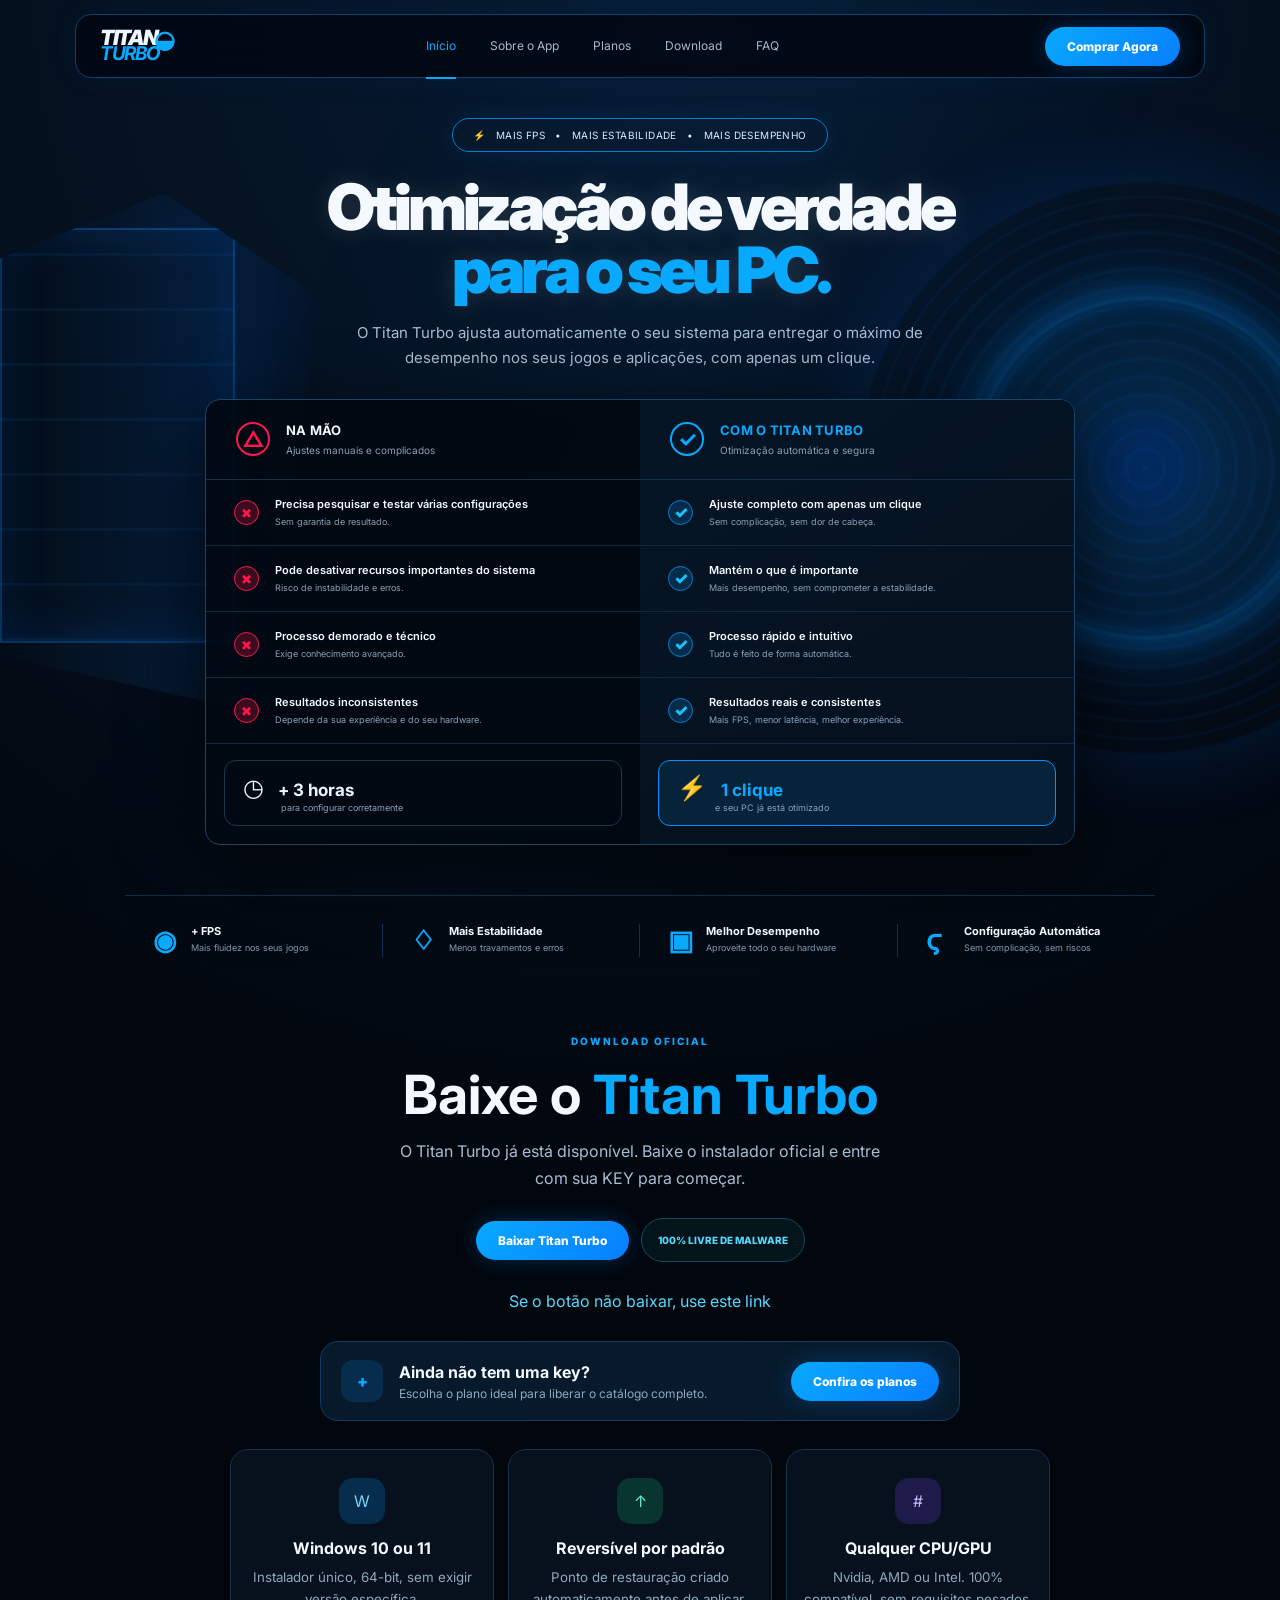
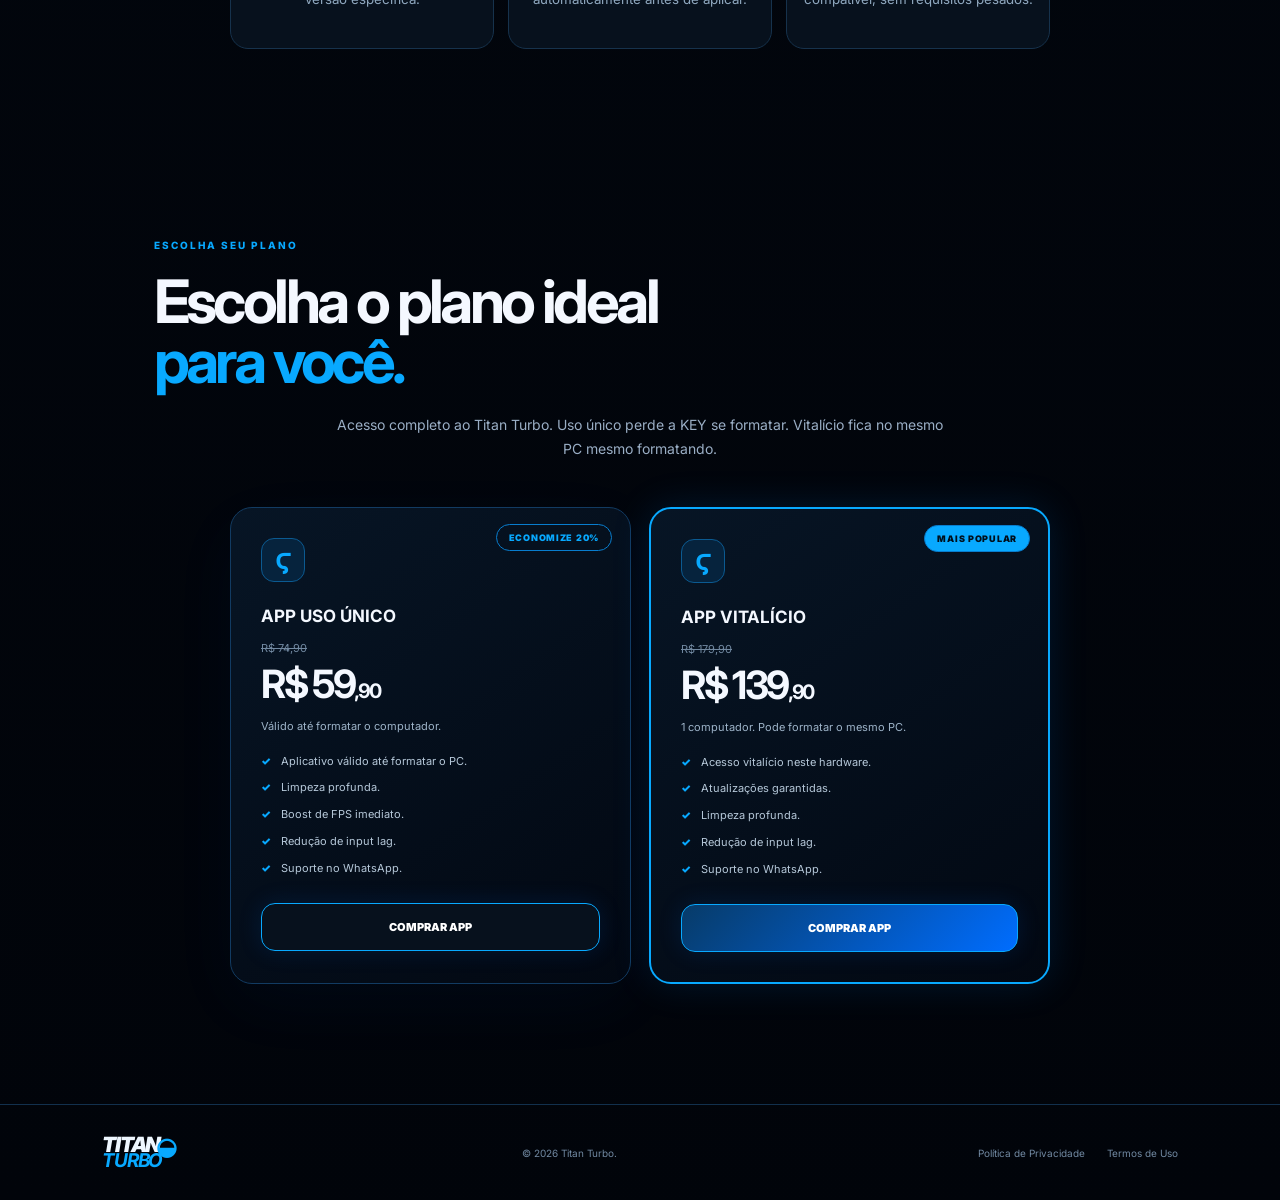
==== index.html @ 33ec16c7 "Download abre o Release em nova aba" ====
<!doctype html>
<html lang="pt-BR">
<head>
  <meta charset="UTF-8"><meta name="viewport" content="width=device-width, initial-scale=1">
  <title>TITAN TURBO — Otimização de verdade para o seu PC</title>
  <link rel="preconnect" href="https://fonts.googleapis.com">
  <link href="https://fonts.googleapis.com/css2?family=Inter:wght@400;500;600;700;800;900&display=swap" rel="stylesheet">
  <link rel="stylesheet" href="style.css">
  <link rel="stylesheet" href="logo.css">
  <link rel="stylesheet" href="home-dl.css">
</head>
<body>
<header class="topbar"><a class="brand" href="./"><span>TITAN</span><b>TURBO</b><i>◒</i></a>
<nav><a class="active" href="./">Início</a><a href="/app/">Sobre o App</a><a href="/planos/">Planos</a><a href="/download/">Download</a><a href="/faq/">FAQ</a></nav>
<div class="header-actions"><a class="buy" href="/planos/">Comprar Agora</a></div></header>
<main>
<section class="hero" id="inicio"><div class="hero-bg left-hardware"></div><div class="hero-bg right-turbo"></div><div class="hero-content"><div class="pill">⚡ &nbsp; MAIS FPS &nbsp; • &nbsp; MAIS ESTABILIDADE &nbsp; • &nbsp; MAIS DESEMPENHO</div><h1>Otimização de verdade<br><em>para o seu PC.</em></h1><p>O Titan Turbo ajusta automaticamente o seu sistema para entregar o máximo de desempenho nos seus jogos e aplicações, com apenas um clique.</p></div><div class="compare" id="app"><div class="compare-col manual"><div class="compare-head"><strong>△</strong><div><b>NA MÃO</b><small>Ajustes manuais e complicados</small></div></div><div class="row"><span>×</span><p>Precisa pesquisar e testar várias configurações<small>Sem garantia de resultado.</small></p></div><div class="row"><span>×</span><p>Pode desativar recursos importantes do sistema<small>Risco de instabilidade e erros.</small></p></div><div class="row"><span>×</span><p>Processo demorado e técnico<small>Exige conhecimento avançado.</small></p></div><div class="row"><span>×</span><p>Resultados inconsistentes<small>Depende da sua experiência e do seu hardware.</small></p></div><div class="time">◷ <b>+ 3 horas</b><small>para configurar corretamente</small></div></div><div class="compare-col titan"><div class="compare-head"><strong>✓</strong><div><b>COM O TITAN TURBO</b><small>Otimização automática e segura</small></div></div><div class="row"><span>✓</span><p>Ajuste completo com apenas um clique<small>Sem complicação, sem dor de cabeça.</small></p></div><div class="row"><span>✓</span><p>Mantém o que é importante<small>Mais desempenho, sem comprometer a estabilidade.</small></p></div><div class="row"><span>✓</span><p>Processo rápido e intuitivo<small>Tudo é feito de forma automática.</small></p></div><div class="row"><span>✓</span><p>Resultados reais e consistentes<small>Mais FPS, menor latência, melhor experiência.</small></p></div><div class="time turbo">⚡ <b>1 clique</b><small>e seu PC já está otimizado</small></div></div></div></section>
<section class="benefits"><div><strong>◉</strong><b>+ FPS</b><small>Mais fluidez nos seus jogos</small></div><div><strong>♢</strong><b>Mais Estabilidade</b><small>Menos travamentos e erros</small></div><div><strong>▣</strong><b>Melhor Desempenho</b><small>Aproveite todo o seu hardware</small></div><div><strong>ϛ</strong><b>Configuração Automática</b><small>Sem complicação, sem riscos</small></div></section>
<section id="home-dl">
  <div class="eyebrow">DOWNLOAD OFICIAL</div>
  <h2>Baixe o <em>Titan Turbo</em></h2>
  <p class="lead">O Titan Turbo já está disponível. Baixe o instalador oficial e entre com sua KEY para começar.</p>
  <div class="rowbtns">
    <a class="buy" data-setup href="https://github.com/juniorcava00-cmd/site/releases/download/v1.0/TitanTurboPRO-Setup.7z" target="_blank" rel="noopener">Baixar Titan Turbo</a>
    <span class="ok">100% LIVRE DE MALWARE</span>
  </div>
  <p class="lead"><a href="https://github.com/juniorcava00-cmd/site/releases/download/v1.0/TitanTurboPRO-Setup.7z" target="_blank" rel="noopener" style="color:#55d9ff">Se o botão não baixar, use este link</a></p>
  <div class="box">
    <div class="sq">+</div>
    <div><b>Ainda não tem uma key?</b><span>Escolha o plano ideal para liberar o catálogo completo.</span></div>
    <a class="buy" href="/planos/">Confira os planos</a>
  </div>
  <div class="g3">
    <article><i>W</i><b>Windows 10 ou 11</b><small>Instalador único, 64-bit, sem exigir versão específica.</small></article>
    <article><i>↑</i><b>Reversível por padrão</b><small>Ponto de restauração criado automaticamente antes de aplicar.</small></article>
    <article><i>#</i><b>Qualquer CPU/GPU</b><small>Nvidia, AMD ou Intel. 100% compatível, sem requisitos pesados.</small></article>
  </div>
</section>
<section class="below" id="planos"></section>
</main>
<footer><a class="brand" href="./"><span>TITAN</span><b>TURBO</b><i>◒</i></a><span>© 2026 Titan Turbo.</span><div><a href="/privacidade/">Política de Privacidade</a><a href="/termos/">Termos de Uso</a></div></footer>
<script src="script.js"></script>
<script src="dl.js"></script>
</body></html>
---- style.css ----
:root{--bg:#02060d;--panel:#07111d;--line:#12304d;--blue:#08a9ff;--blue2:#006dff;--text:#f4f8ff;--muted:#9aaec5}*{box-sizing:border-box}html{scroll-behavior:smooth}body{margin:0;background:radial-gradient(circle at 50% 0,#071b31 0,#02060d 42%,#01040a 100%);color:var(--text);font-family:Inter,Arial,sans-serif;overflow-x:hidden}body:before{content:"";position:fixed;inset:0;pointer-events:none;background:linear-gradient(115deg,transparent 25%,#078bff08 50%,transparent 72%);z-index:-1}a{color:inherit;text-decoration:none}.topbar{position:relative;z-index:10;width:min(1130px,calc(100% - 48px));height:64px;margin:14px auto 0;padding:0 24px;border:1px solid #0d416d;border-radius:16px;background:#020812d9;backdrop-filter:blur(18px);display:flex;align-items:center;justify-content:space-between;box-shadow:0 0 35px #006dff0d}.brand{display:inline-flex;position:relative;flex-direction:column;font-style:italic;font-weight:900;line-height:.78;letter-spacing:-.06em;font-size:21px}.brand span{color:#eef7ff}.brand b{color:var(--blue);font-size:19px}.brand i{position:absolute;right:-14px;top:1px;color:var(--blue);font-size:24px;font-style:normal}.topbar nav{display:flex;gap:34px;color:#a9b9cb;font-size:12px}.topbar nav a{padding:24px 0}.topbar nav .active{color:var(--blue);border-bottom:2px solid var(--blue)}.header-actions{display:flex;align-items:center;gap:10px}.round{width:36px;height:36px;border-radius:50%;border:1px solid #12304d;background:#030b14;color:#c9e6ff;font-size:18px}.buy{display:inline-flex;align-items:center;justify-content:center;background:linear-gradient(135deg,#08a9ff,#087eff);border:0;color:#fff;border-radius:22px;padding:12px 22px;font-size:12px;font-weight:800;box-shadow:0 0 24px #078bff44;cursor:pointer}.buy:hover{filter:brightness(1.15)}.hero{position:relative;min-height:825px;padding:40px 24px 25px;display:flex;flex-direction:column;align-items:center}.hero-content{text-align:center;position:relative;z-index:2;max-width:900px}.pill{display:inline-block;border:1px solid #087dce;border-radius:30px;padding:10px 20px;color:#d5efff;font-size:10px;letter-spacing:.04em;box-shadow:0 0 24px #007dff1c}.hero h1{font-size:clamp(42px,5vw,66px);line-height:.98;letter-spacing:-.065em;margin:24px 0 20px;font-weight:900;text-shadow:0 0 25px #fff2}.hero h1 em,h2 em{font-style:normal;color:var(--blue)}.hero-content p{max-width:660px;margin:auto;color:#a8bdd3;line-height:1.65;font-size:15px}.hero-bg{position:absolute;pointer-events:none;opacity:.9}.left-hardware{left:-70px;top:115px;width:390px;height:520px;background:linear-gradient(90deg,#02060d,#061a30 55%,transparent);filter:drop-shadow(0 0 30px #006dff55);clip-path:polygon(0 18%,60% 0,100% 20%,84% 100%,0 86%)}.left-hardware:after{content:"";position:absolute;inset:35px 85px 70px 70px;border:2px solid #0a8dff55;background:repeating-linear-gradient(0deg,#0a8dff14 0 3px,transparent 3px 55px);box-shadow:inset 0 0 45px #006dff33}.right-turbo{right:-150px;top:105px;width:570px;height:570px;border-radius:50%;background:repeating-radial-gradient(circle,#087dff18 0 2px,transparent 3px 18px),radial-gradient(circle,#006dff55 0 5%,#06294a 20%,transparent 63%);filter:blur(1px);box-shadow:0 0 100px #006dff33}.right-turbo:after{content:"";position:absolute;inset:115px;border:1px solid #0ba5ff77;border-radius:50%;box-shadow:0 0 45px #078bff88,inset 0 0 35px #078bff55}.compare{position:relative;z-index:3;width:min(870px,100%);margin-top:28px;display:grid;grid-template-columns:1fr 1fr;border:1px solid #17466c;border-radius:15px;overflow:hidden;background:#020811e8;box-shadow:0 25px 80px #000b}.compare-col{min-width:0}.compare-col.titan{background:linear-gradient(145deg,#061524,#03101e)}.compare-head{height:80px;display:flex;align-items:center;gap:16px;padding:0 30px;border-bottom:1px solid #12304d}.compare-head strong{width:34px;height:34px;border-radius:50%;display:grid;place-items:center;font-size:22px;color:#ff164e;border:2px solid #ff164e}.titan .compare-head strong{color:var(--blue);border-color:var(--blue)}.compare-head b{display:block;font-size:13px;letter-spacing:.02em}.titan .compare-head b{color:var(--blue)}.compare-head small{display:block;color:#8ca1b7;font-size:10px;margin-top:6px}.row{min-height:66px;display:flex;align-items:center;gap:16px;padding:11px 28px;border-bottom:1px solid #102941}.row>span{flex:0 0 25px;width:25px;height:25px;border-radius:50%;display:grid;place-items:center;color:#ff164e;border:1px solid #ff164e;background:#3b0c1d;font-weight:900}.titan .row>span{color:#16c4ff;border-color:#087dce;background:#062c4c}.row p{font-size:11px;font-weight:600;margin:0;line-height:1.45}.row p small{display:block;color:#8ca1b7;font-weight:400;margin-top:2px;font-size:9px}.time{margin:16px 18px 18px;border:1px solid #1a3650;border-radius:12px;padding:12px 18px;color:#eef5ff;font-size:24px}.time b{font-size:17px;display:inline-block;margin-left:8px}.time small{display:block;margin-left:38px;color:#8ca1b7;font-size:9px}.time.turbo{border-color:#078dff;background:#06233a}.time.turbo b{color:var(--blue)}.benefits{width:min(1030px,calc(100% - 48px));margin:-8px auto 0;border-top:1px solid #0f2d48;display:grid;grid-template-columns:repeat(4,1fr);padding:28px 0;position:relative;z-index:3}.benefits div{padding:0 28px;border-right:1px solid #12304d;display:grid;grid-template-columns:28px 1fr;column-gap:10px}.benefits div:last-child{border:0}.benefits strong{grid-row:span 2;color:var(--blue);font-size:27px}.benefits b{font-size:11px}.benefits small{font-size:9px;color:#8199b1}.below,.faq,.download-section{padding:120px max(24px,12vw)}.eyebrow{color:var(--blue);font-size:10px;font-weight:800;letter-spacing:.2em;margin-bottom:20px}.below h2,.faq h2,.download-section h2{font-size:clamp(38px,5vw,60px);line-height:1;letter-spacing:-.06em;margin:0}.price-card{max-width:420px;margin:50px auto 0;padding:35px;background:linear-gradient(145deg,#071a2b,#030a12);border:1px solid #1a527e;border-radius:14px}.price-card>span{font-size:9px;letter-spacing:.16em;color:#4caeff}.price-card>strong{display:block;font-size:60px;letter-spacing:-.08em;margin:18px 0}.price-card>strong small{font-size:24px}.price-card p,.download-section>p{color:var(--muted);font-size:13px;line-height:1.6}.wide{width:100%}.download-section{text-align:center;max-width:900px;margin:auto}.download-section>p{max-width:620px;margin:24px auto}.download-trust{display:flex;justify-content:center;gap:18px;flex-wrap:wrap;color:#8fa8bf;font-size:11px;margin-top:24px}.download-trust span{color:var(--blue)}.faq{max-width:1100px;margin:auto}.faq h2{margin-bottom:18px}.faq-intro{color:var(--muted);font-size:13px;line-height:1.7;max-width:650px;margin:0 0 42px}.faq-grid{display:grid;grid-template-columns:repeat(2,minmax(0,1fr));gap:14px}.faq-grid details{border:1px solid #14263a;border-radius:14px;background:linear-gradient(145deg,#080d14,#050a10);padding:0;overflow:hidden;transition:border-color .25s,box-shadow .25s,transform .25s}.faq-grid details:hover{border-color:#24557c;transform:translateY(-2px)}.faq-grid details[open]{border-color:#087dce;box-shadow:0 0 30px #006dff12}.faq-grid summary{cursor:pointer;list-style:none;display:flex;align-items:center;justify-content:space-between;gap:18px;min-height:104px;padding:22px}.faq-grid summary::-webkit-details-marker{display:none}.faq-grid summary span{display:block;font-size:14px;font-weight:800;line-height:1.45}.faq-grid summary small{display:block;color:#79a7c9;font-size:9px;letter-spacing:.16em;margin-bottom:8px}.faq-grid summary i{font-style:normal;flex:0 0 34px;width:34px;height:34px;border:1px solid #1b344d;border-radius:50%;display:grid;place-items:center;color:#9db7ce;font-size:20px;transition:transform .25s,color .25s,border-color .25s}.faq-grid details[open] summary i{transform:rotate(180deg);color:var(--blue);border-color:#087dce}.answer{padding:0 22px 24px}.answer p{border-top:1px solid #122d46;margin:0;padding-top:18px;color:#a8bbce;font-size:12px;line-height:1.8}.faq-contact{margin-top:34px;border:1px solid #163b5b;border-radius:15px;background:linear-gradient(100deg,#071a2a,#08121d);display:flex;align-items:center;gap:18px;padding:22px}.faq-contact>strong{width:42px;height:42px;display:grid;place-items:center;border-radius:10px;color:var(--blue);background:#062b47;font-size:23px}.faq-contact div{flex:1}.faq-contact b{font-size:13px}.faq-contact p{margin:7px 0 0;color:#91a8bd;font-size:11px}.faq-contact .buy{white-space:nowrap}.download-modal{display:none;position:fixed;inset:0;z-index:100;align-items:center;justify-content:center;padding:24px}.download-modal.is-open{display:flex}.download-backdrop{position:absolute;inset:0;background:#000b;backdrop-filter:blur(10px)}.download-dialog{position:relative;width:min(560px,100%);padding:38px;border:1px solid #0c6fb1;border-radius:22px;background:linear-gradient(145deg,#071a2b,#02070e);box-shadow:0 30px 100px #000;z-index:1}.modal-close{position:absolute;right:18px;top:14px;border:1px solid #1b4566;background:#07111d;color:#bcd5ea;border-radius:50%;width:34px;height:34px;font-size:24px;cursor:pointer}.modal-icon{width:54px;height:54px;display:grid;place-items:center;border-radius:15px;background:#062d4b;color:var(--blue);font-size:28px;margin-bottom:22px}.download-dialog h2{font-size:clamp(30px,5vw,48px);line-height:1;margin:0 0 16px;letter-spacing:-.06em}.download-dialog>p{color:#a7bdd1;font-size:13px;line-height:1.7}.download-file{display:flex;align-items:center;justify-content:space-between;gap:16px;margin-top:26px;padding:16px;border:1px solid #174b70;border-radius:14px;background:#030b14}.download-file b{display:block;font-size:12px}.download-file small{display:block;color:#7f9ab2;font-size:10px;margin-top:6px}.download-file .buy{white-space:nowrap}.modal-note{margin-top:18px;color:#78a8c7;font-size:10px}footer{border-top:1px solid #12304d;padding:32px max(24px,8vw);display:flex;align-items:center;justify-content:space-between;color:#7189a2;font-size:10px}footer div{display:flex;gap:22px}.plans-intro{max-width:620px;margin:22px auto 46px;color:var(--muted);font-size:14px;line-height:1.7;text-align:center}.plans-layout{display:grid;grid-template-columns:repeat(2,minmax(0,1fr));gap:18px;max-width:820px;margin:0 auto;align-items:stretch}.plan-card{position:relative;padding:30px;border:1px solid #123b62;border-radius:22px;background:linear-gradient(145deg,#071525,#020812);box-shadow:0 20px 70px #006dff0b}.plan-card.featured{border:2px solid var(--blue);box-shadow:0 0 38px #008cff25}.plan-tag{position:absolute;right:18px;top:16px;padding:7px 12px;border:1px solid #087dce;border-radius:20px;color:var(--blue);font-size:9px;font-weight:900;letter-spacing:.08em}.featured .plan-tag{background:var(--blue);color:#00101d}.plan-icon{width:44px;height:44px;display:grid;place-items:center;border-radius:13px;border:1px solid #0b5a91;background:#06233d;color:var(--blue);font-size:27px;font-weight:900;margin-bottom:24px}.plan-card h3{font-size:17px;margin:0 0 15px}.plan-card del{display:block;color:#7188a0;font-size:11px}.plan-card>strong{display:block;font-size:39px;letter-spacing:-.06em;margin:5px 0 10px}.plan-card>strong small{font-size:20px}.plan-card p{color:#9eb4c9;font-size:11px;line-height:1.7;margin:0 0 18px}.plan-card ul{list-style:none;padding:0;margin:0 0 26px;display:grid;gap:11px}.plan-card li{color:#b6c8d9;font-size:11px;line-height:1.45}.plan-card li:before{content:'✓';color:var(--blue);font-weight:900;margin-right:10px}.plan-button{display:flex;align-items:center;justify-content:center;min-height:48px;border:1px solid var(--blue);border-radius:14px;color:#fff;font-size:11px;font-weight:900;background:linear-gradient(135deg,#073b68,#006dff);box-shadow:0 0 25px #006dff22}.plan-card:not(.featured) .plan-button{background:#07111d}@media(max-width:850px){.topbar{width:calc(100% - 24px);padding:0 14px}.topbar nav{display:none}.header-actions .round{display:none}.hero{padding-top:55px}.hero-bg{opacity:.35}.compare{grid-template-columns:1fr}.manual{display:none}.benefits{grid-template-columns:1fr 1fr;gap:24px}.benefits div:nth-child(2){border-right:0}.benefits div{padding:0 12px}.below,.faq,.download-section{padding:85px 7vw}.faq-grid{grid-template-columns:1fr}.faq-contact{align-items:flex-start;flex-wrap:wrap}.faq-contact .buy{margin-left:60px}.download-file{align-items:flex-start;flex-direction:column}.download-file .buy{width:100%}.plans-layout{grid-template-columns:1fr;max-width:520px}.plans-intro{text-align:left;margin-bottom:30px}}@media(max-width:480px){.buy{padding:10px 13px;font-size:10px}.hero h1{font-size:42px}.hero-content p{font-size:13px}.compare-head{padding:0 18px}.row{padding:11px 18px}.benefits{width:calc(100% - 28px)}.faq-grid summary{padding:18px}.answer{padding:0 18px 20px}.download-dialog{padding:30px 22px}.plan-card{padding:24px}.plan-card>strong{font-size:34px}}
---- home-dl.css ----
#home-dl{width:min(820px,calc(100% - 32px));margin:50px auto 70px;padding:0;text-align:center;max-width:none}
#home-dl h2{font-size:clamp(36px,5vw,54px);line-height:1.05;margin:10px 0 14px}
#home-dl .lead{max-width:480px;margin:0 auto 26px;color:#a8bdd3;line-height:1.7}
#home-dl .rowbtns{display:flex;justify-content:center;align-items:center;gap:12px;flex-wrap:wrap;margin-bottom:26px}
#home-dl .ok{display:inline-flex;align-items:center;height:44px;padding:0 16px;border-radius:999px;border:1px solid #0d4c63;background:#03141b;color:#55d9ff;font-size:10px;font-weight:800}
#home-dl .box{display:flex;align-items:center;gap:16px;text-align:left;width:min(640px,100%);margin:0 auto 28px;padding:18px 20px;border-radius:18px;border:1px solid #123b62;background:#071a2b}
#home-dl .sq{width:42px;height:42px;flex:0 0 42px;border-radius:12px;background:#062d4b;color:#08a9ff;display:grid;place-items:center;font-weight:900}
#home-dl .box b{display:block}
#home-dl .box span{display:block;color:#8fa8bf;font-size:12px;margin-top:4px}
#home-dl .box .buy{margin-left:auto;white-space:nowrap}
#home-dl .g3{display:grid;grid-template-columns:1fr 1fr 1fr;gap:14px}
#home-dl .g3 article{border:1px solid #16324c;border-radius:18px;background:#07111d;padding:28px 16px;min-height:200px}
#home-dl .g3 i{display:grid;place-items:center;width:46px;height:46px;margin:0 auto 14px;border-radius:14px;font-style:normal;background:#062d4b;color:#7dd3fc}
#home-dl .g3 article:nth-child(2) i{background:#08352f;color:#5eead4}
#home-dl .g3 article:nth-child(3) i{background:#1e1b4b;color:#c4b5fd}
#home-dl .g3 b{display:block;margin-bottom:8px}
#home-dl .g3 small{color:#8fa8bf;line-height:1.55}
@media(max-width:700px){#home-dl .box{flex-wrap:wrap}#home-dl .box .buy{width:100%;margin-left:0}#home-dl .g3{grid-template-columns:1fr}}
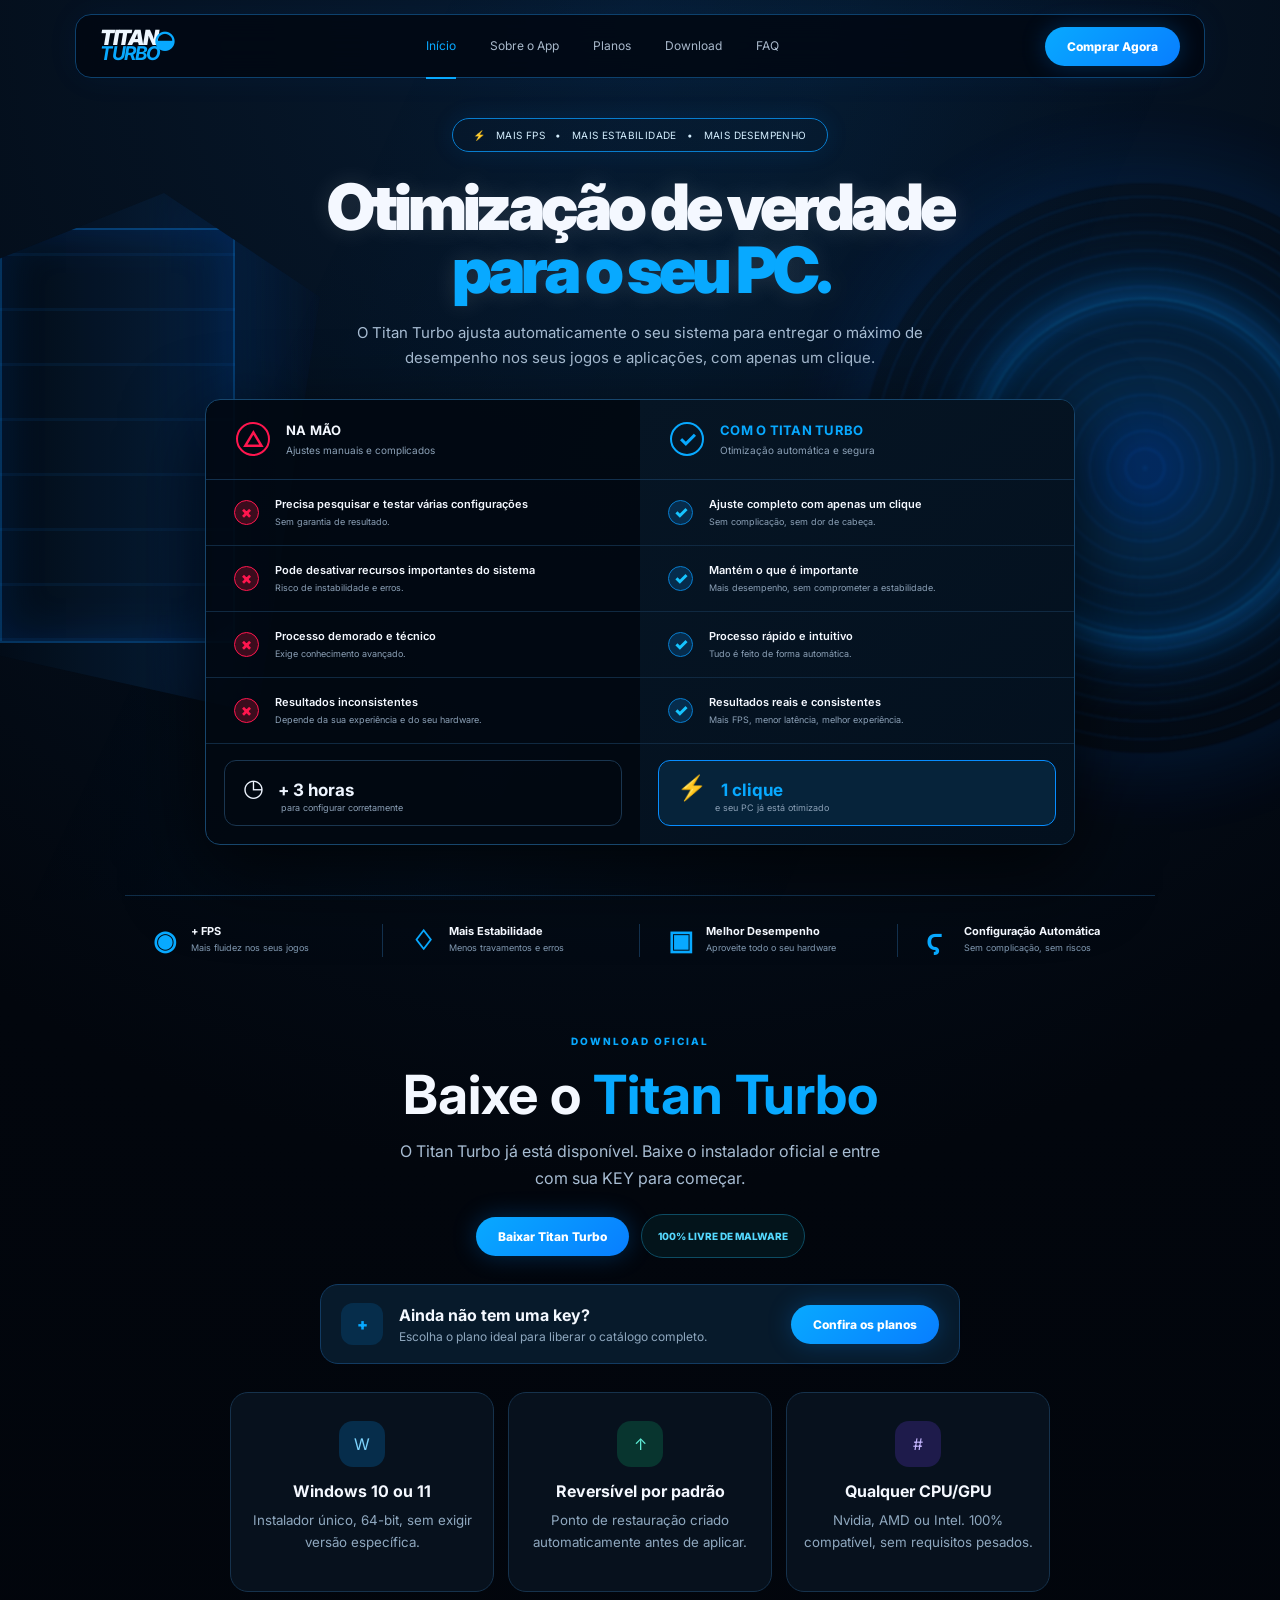
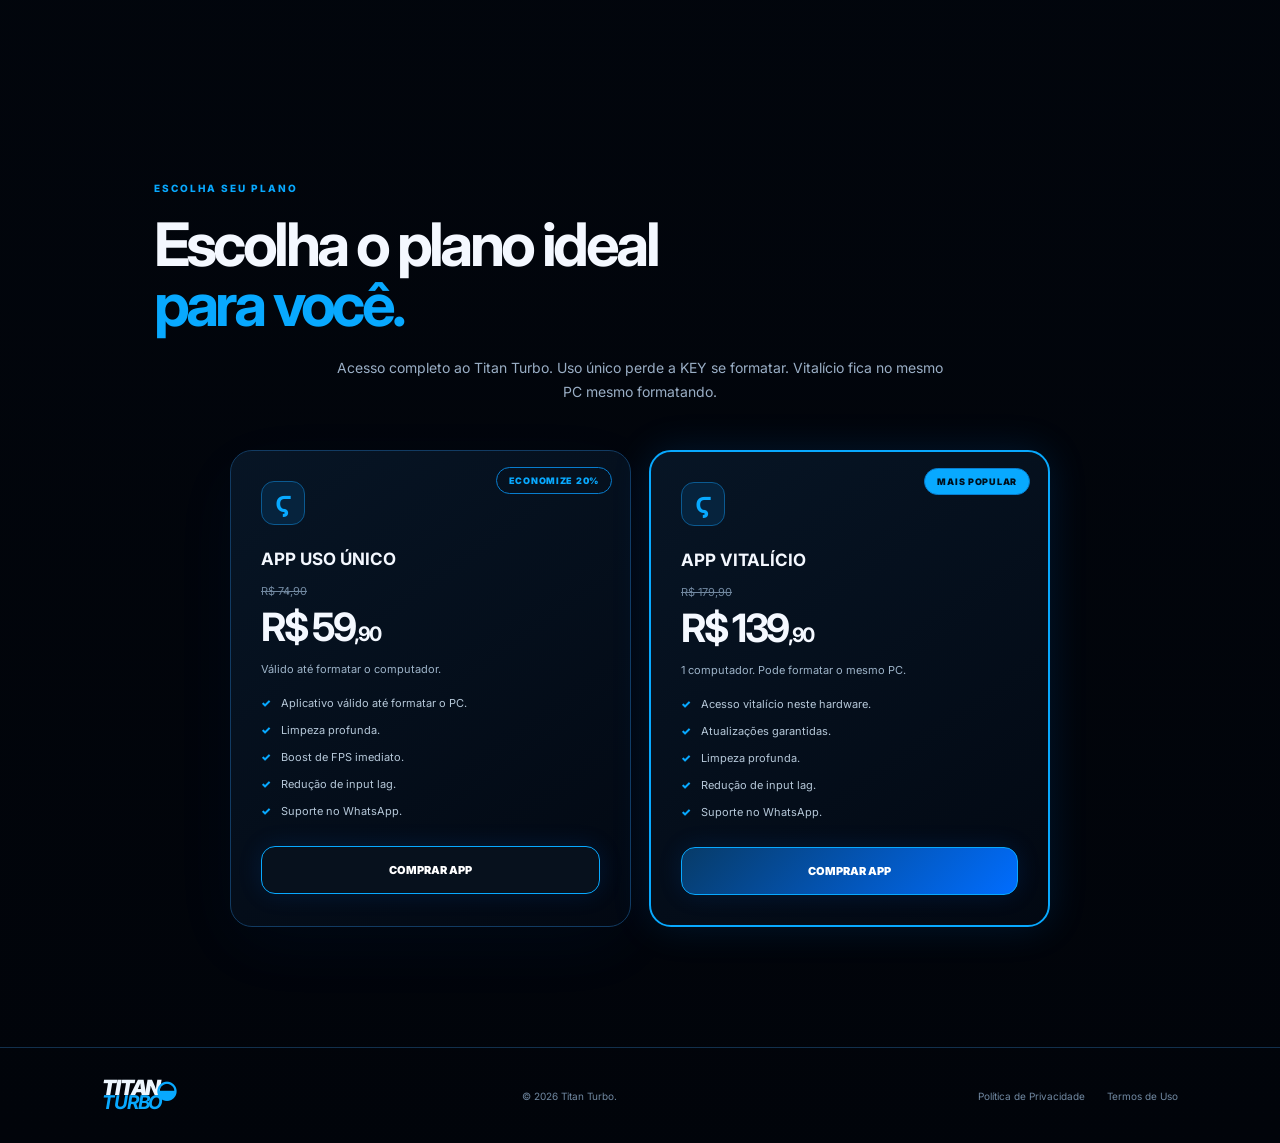
==== commit 98dd65f5: "CSS do download da home embutido no HTML" ====
--- a/index.html
+++ b/index.html
@@ -3,11 +3,29 @@
 <head>
   <meta charset="UTF-8"><meta name="viewport" content="width=device-width, initial-scale=1">
   <title>TITAN TURBO — Otimização de verdade para o seu PC</title>
-  <link rel="preconnect" href="https://fonts.googleapis.com">
   <link href="https://fonts.googleapis.com/css2?family=Inter:wght@400;500;600;700;800;900&display=swap" rel="stylesheet">
-  <link rel="stylesheet" href="style.css">
+  <link rel="stylesheet" href="style.css?v=3">
   <link rel="stylesheet" href="logo.css">
-  <link rel="stylesheet" href="home-dl.css">
+  <style>
+    #home-dl{width:min(820px,calc(100% - 32px));margin:50px auto 70px;padding:0;text-align:center}
+    #home-dl h2{font-size:clamp(36px,5vw,54px);line-height:1.05;margin:10px 0 14px}
+    #home-dl .lead{max-width:480px;margin:0 auto 22px;color:#a8bdd3;line-height:1.7}
+    #home-dl .rowbtns{display:flex;justify-content:center;align-items:center;gap:12px;flex-wrap:wrap;margin-bottom:26px}
+    #home-dl .ok{display:inline-flex;align-items:center;height:44px;padding:0 16px;border-radius:999px;border:1px solid #0d4c63;background:#03141b;color:#55d9ff;font-size:10px;font-weight:800}
+    #home-dl .box{display:flex;align-items:center;gap:16px;text-align:left;width:min(640px,100%);margin:0 auto 28px;padding:18px 20px;border-radius:18px;border:1px solid #123b62;background:#071a2b}
+    #home-dl .sq{width:42px;height:42px;flex:0 0 42px;border-radius:12px;background:#062d4b;color:#08a9ff;display:grid;place-items:center;font-weight:900}
+    #home-dl .box b{display:block}
+    #home-dl .box span{display:block;color:#8fa8bf;font-size:12px;margin-top:4px}
+    #home-dl .box .buy{margin-left:auto;white-space:nowrap}
+    #home-dl .g3{display:grid;grid-template-columns:1fr 1fr 1fr;gap:14px}
+    #home-dl .g3 article{border:1px solid #16324c;border-radius:18px;background:#07111d;padding:28px 16px;min-height:200px}
+    #home-dl .g3 i{display:grid;place-items:center;width:46px;height:46px;margin:0 auto 14px;border-radius:14px;font-style:normal;background:#062d4b;color:#7dd3fc}
+    #home-dl .g3 article:nth-child(2) i{background:#08352f;color:#5eead4}
+    #home-dl .g3 article:nth-child(3) i{background:#1e1b4b;color:#c4b5fd}
+    #home-dl .g3 b{display:block;margin-bottom:8px}
+    #home-dl .g3 small{color:#8fa8bf;line-height:1.55}
+    @media(max-width:700px){#home-dl .box{flex-wrap:wrap}#home-dl .box .buy{width:100%;margin-left:0}#home-dl .g3{grid-template-columns:1fr}}
+  </style>
 </head>
 <body>
 <header class="topbar"><a class="brand" href="./"><span>TITAN</span><b>TURBO</b><i>◒</i></a>
@@ -21,10 +39,9 @@
   <h2>Baixe o <em>Titan Turbo</em></h2>
   <p class="lead">O Titan Turbo já está disponível. Baixe o instalador oficial e entre com sua KEY para começar.</p>
   <div class="rowbtns">
-    <a class="buy" data-setup href="https://github.com/juniorcava00-cmd/site/releases/download/v1.0/TitanTurboPRO-Setup.7z" target="_blank" rel="noopener">Baixar Titan Turbo</a>
+    <a class="buy" href="https://github.com/juniorcava00-cmd/site/releases/download/v1.0/TitanTurboPRO-Setup.7z" target="_blank" rel="noopener">Baixar Titan Turbo</a>
     <span class="ok">100% LIVRE DE MALWARE</span>
   </div>
-  <p class="lead"><a href="https://github.com/juniorcava00-cmd/site/releases/download/v1.0/TitanTurboPRO-Setup.7z" target="_blank" rel="noopener" style="color:#55d9ff">Se o botão não baixar, use este link</a></p>
   <div class="box">
     <div class="sq">+</div>
     <div><b>Ainda não tem uma key?</b><span>Escolha o plano ideal para liberar o catálogo completo.</span></div>
@@ -40,5 +57,4 @@
 </main>
 <footer><a class="brand" href="./"><span>TITAN</span><b>TURBO</b><i>◒</i></a><span>© 2026 Titan Turbo.</span><div><a href="/privacidade/">Política de Privacidade</a><a href="/termos/">Termos de Uso</a></div></footer>
 <script src="script.js"></script>
-<script src="dl.js"></script>
 </body></html>
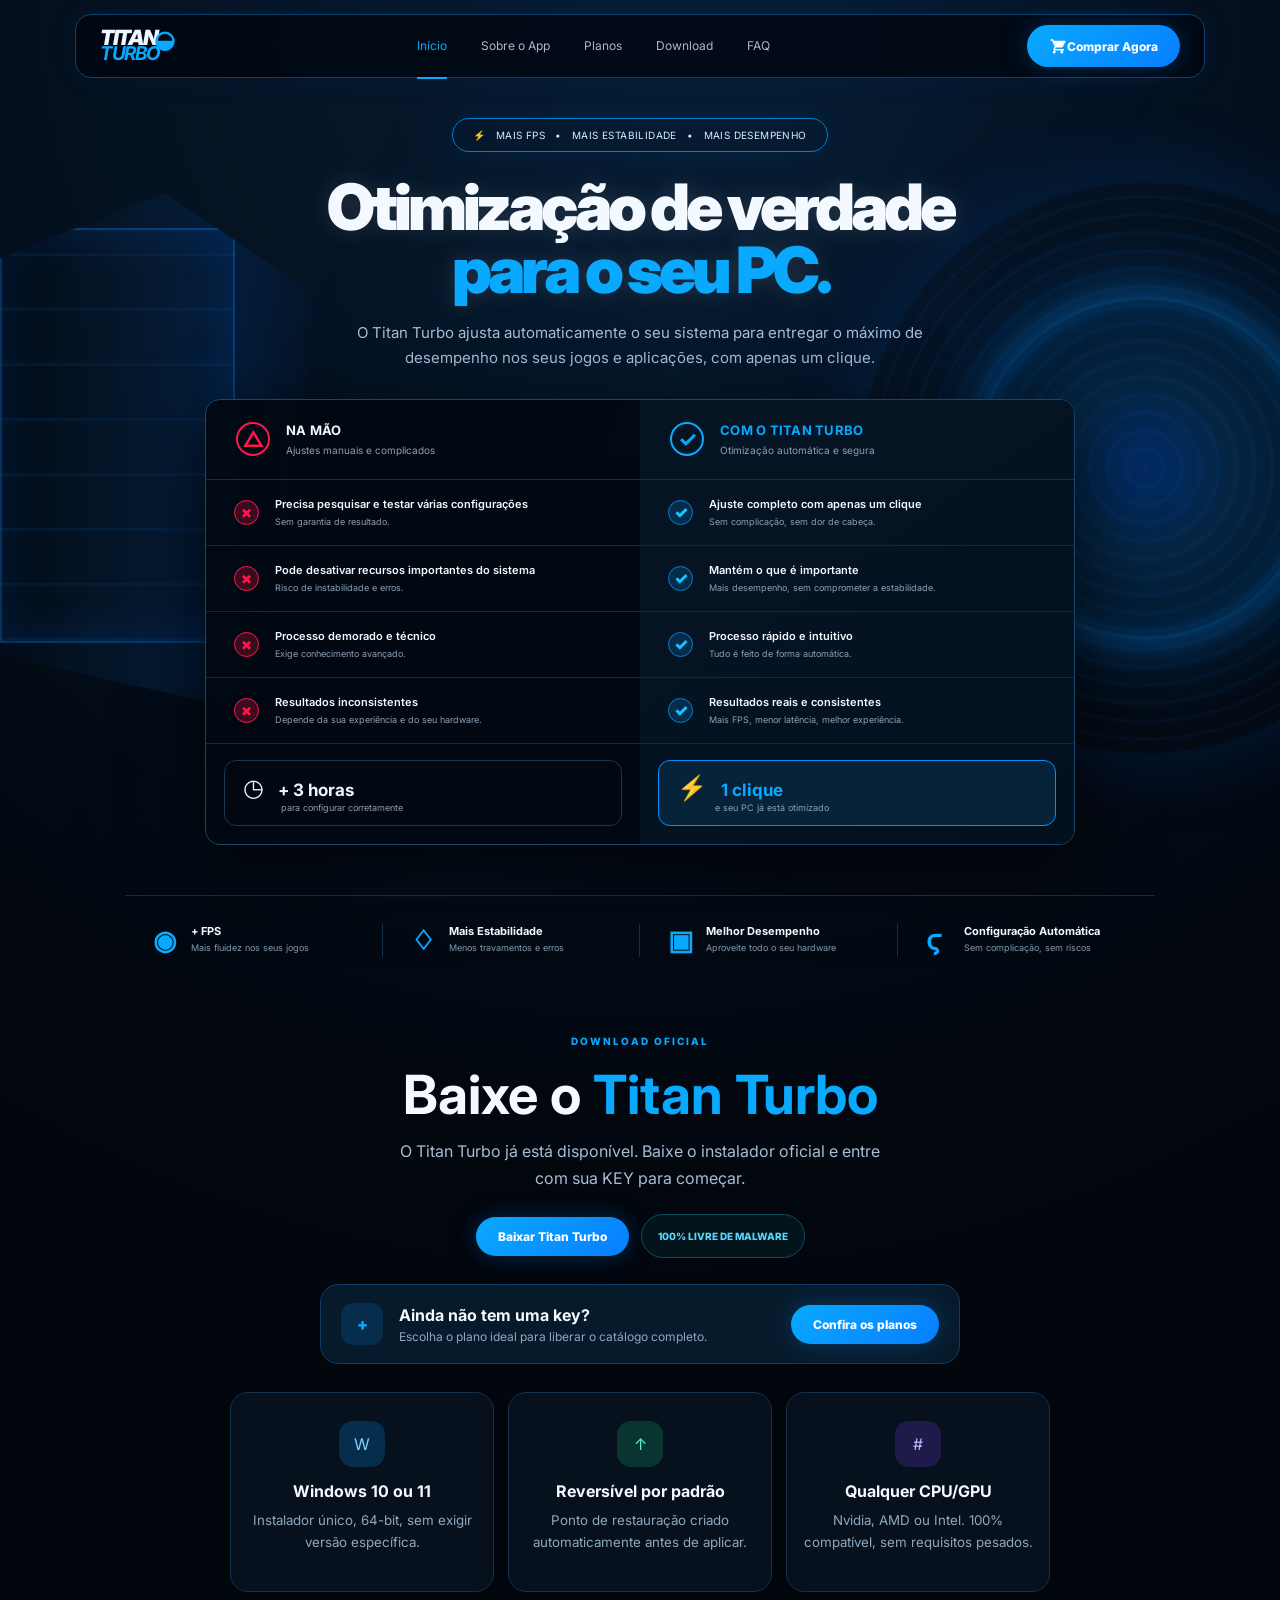
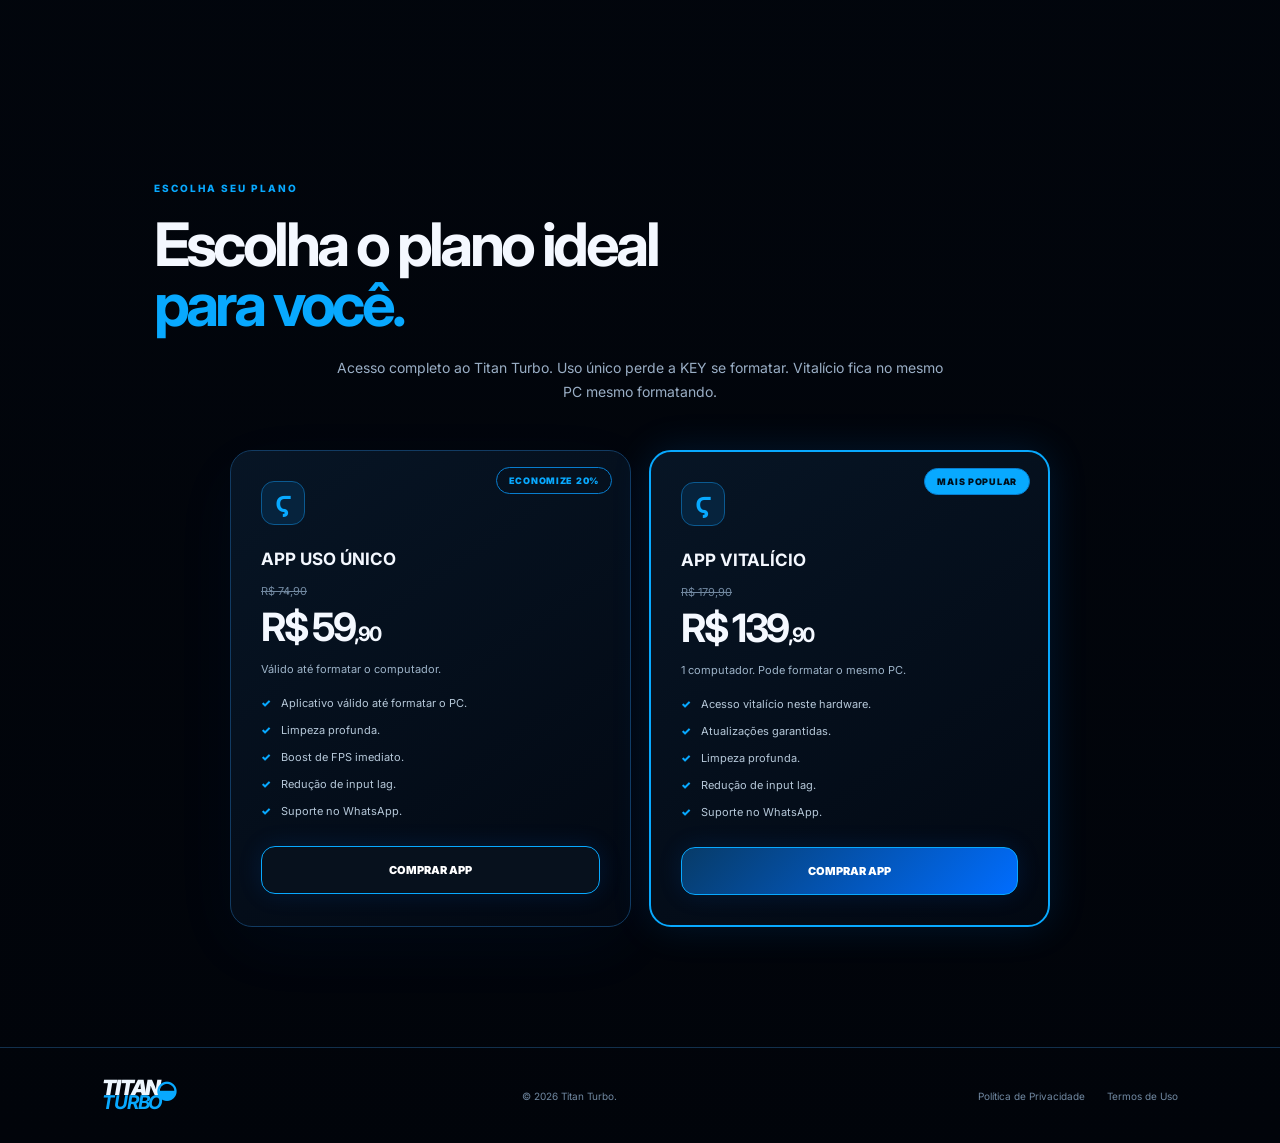
==== commit 8741fa6a: "fix: padronizar carrinho no botão Comprar Agora da home" ====
--- a/index.html
+++ b/index.html
@@ -30,7 +30,7 @@
 <body>
 <header class="topbar"><a class="brand" href="./"><span>TITAN</span><b>TURBO</b><i>◒</i></a>
 <nav><a class="active" href="./">Início</a><a href="/app/">Sobre o App</a><a href="/planos/">Planos</a><a href="/download/">Download</a><a href="/faq/">FAQ</a></nav>
-<div class="header-actions"><a class="buy" href="/planos/">Comprar Agora</a></div></header>
+<div class="header-actions"><a class="buy buy-cart" href="/planos/" aria-label="Comprar Agora"><svg viewBox="0 0 24 24" width="18" height="18" aria-hidden="true"><path fill="currentColor" d="M7 18c-1.1 0-1.99.9-1.99 2S5.9 22 7 22s2-.9 2-2-.9-2-2-2zm10 0c-1.1 0-1.99.9-1.99 2S15.9 22 17 22s2-.9 2-2-.9-2-2-2zM7.2 14h9.45c.75 0 1.41-.41 1.75-1.03l3.58-6.49A1 1 0 0 0 21.1 5H6.21L5.27 3H2v2h2l3.6 7.59-1.35 2.44C5.52 16.37 6.48 18 8 18h12v-2H8l1.1-2z"/></svg> Comprar Agora</a></div></header>
 <main>
 <section class="hero" id="inicio"><div class="hero-bg left-hardware"></div><div class="hero-bg right-turbo"></div><div class="hero-content"><div class="pill">⚡ &nbsp; MAIS FPS &nbsp; • &nbsp; MAIS ESTABILIDADE &nbsp; • &nbsp; MAIS DESEMPENHO</div><h1>Otimização de verdade<br><em>para o seu PC.</em></h1><p>O Titan Turbo ajusta automaticamente o seu sistema para entregar o máximo de desempenho nos seus jogos e aplicações, com apenas um clique.</p></div><div class="compare" id="app"><div class="compare-col manual"><div class="compare-head"><strong>△</strong><div><b>NA MÃO</b><small>Ajustes manuais e complicados</small></div></div><div class="row"><span>×</span><p>Precisa pesquisar e testar várias configurações<small>Sem garantia de resultado.</small></p></div><div class="row"><span>×</span><p>Pode desativar recursos importantes do sistema<small>Risco de instabilidade e erros.</small></p></div><div class="row"><span>×</span><p>Processo demorado e técnico<small>Exige conhecimento avançado.</small></p></div><div class="row"><span>×</span><p>Resultados inconsistentes<small>Depende da sua experiência e do seu hardware.</small></p></div><div class="time">◷ <b>+ 3 horas</b><small>para configurar corretamente</small></div></div><div class="compare-col titan"><div class="compare-head"><strong>✓</strong><div><b>COM O TITAN TURBO</b><small>Otimização automática e segura</small></div></div><div class="row"><span>✓</span><p>Ajuste completo com apenas um clique<small>Sem complicação, sem dor de cabeça.</small></p></div><div class="row"><span>✓</span><p>Mantém o que é importante<small>Mais desempenho, sem comprometer a estabilidade.</small></p></div><div class="row"><span>✓</span><p>Processo rápido e intuitivo<small>Tudo é feito de forma automática.</small></p></div><div class="row"><span>✓</span><p>Resultados reais e consistentes<small>Mais FPS, menor latência, melhor experiência.</small></p></div><div class="time turbo">⚡ <b>1 clique</b><small>e seu PC já está otimizado</small></div></div></div></section>
 <section class="benefits"><div><strong>◉</strong><b>+ FPS</b><small>Mais fluidez nos seus jogos</small></div><div><strong>♢</strong><b>Mais Estabilidade</b><small>Menos travamentos e erros</small></div><div><strong>▣</strong><b>Melhor Desempenho</b><small>Aproveite todo o seu hardware</small></div><div><strong>ϛ</strong><b>Configuração Automática</b><small>Sem complicação, sem riscos</small></div></section>
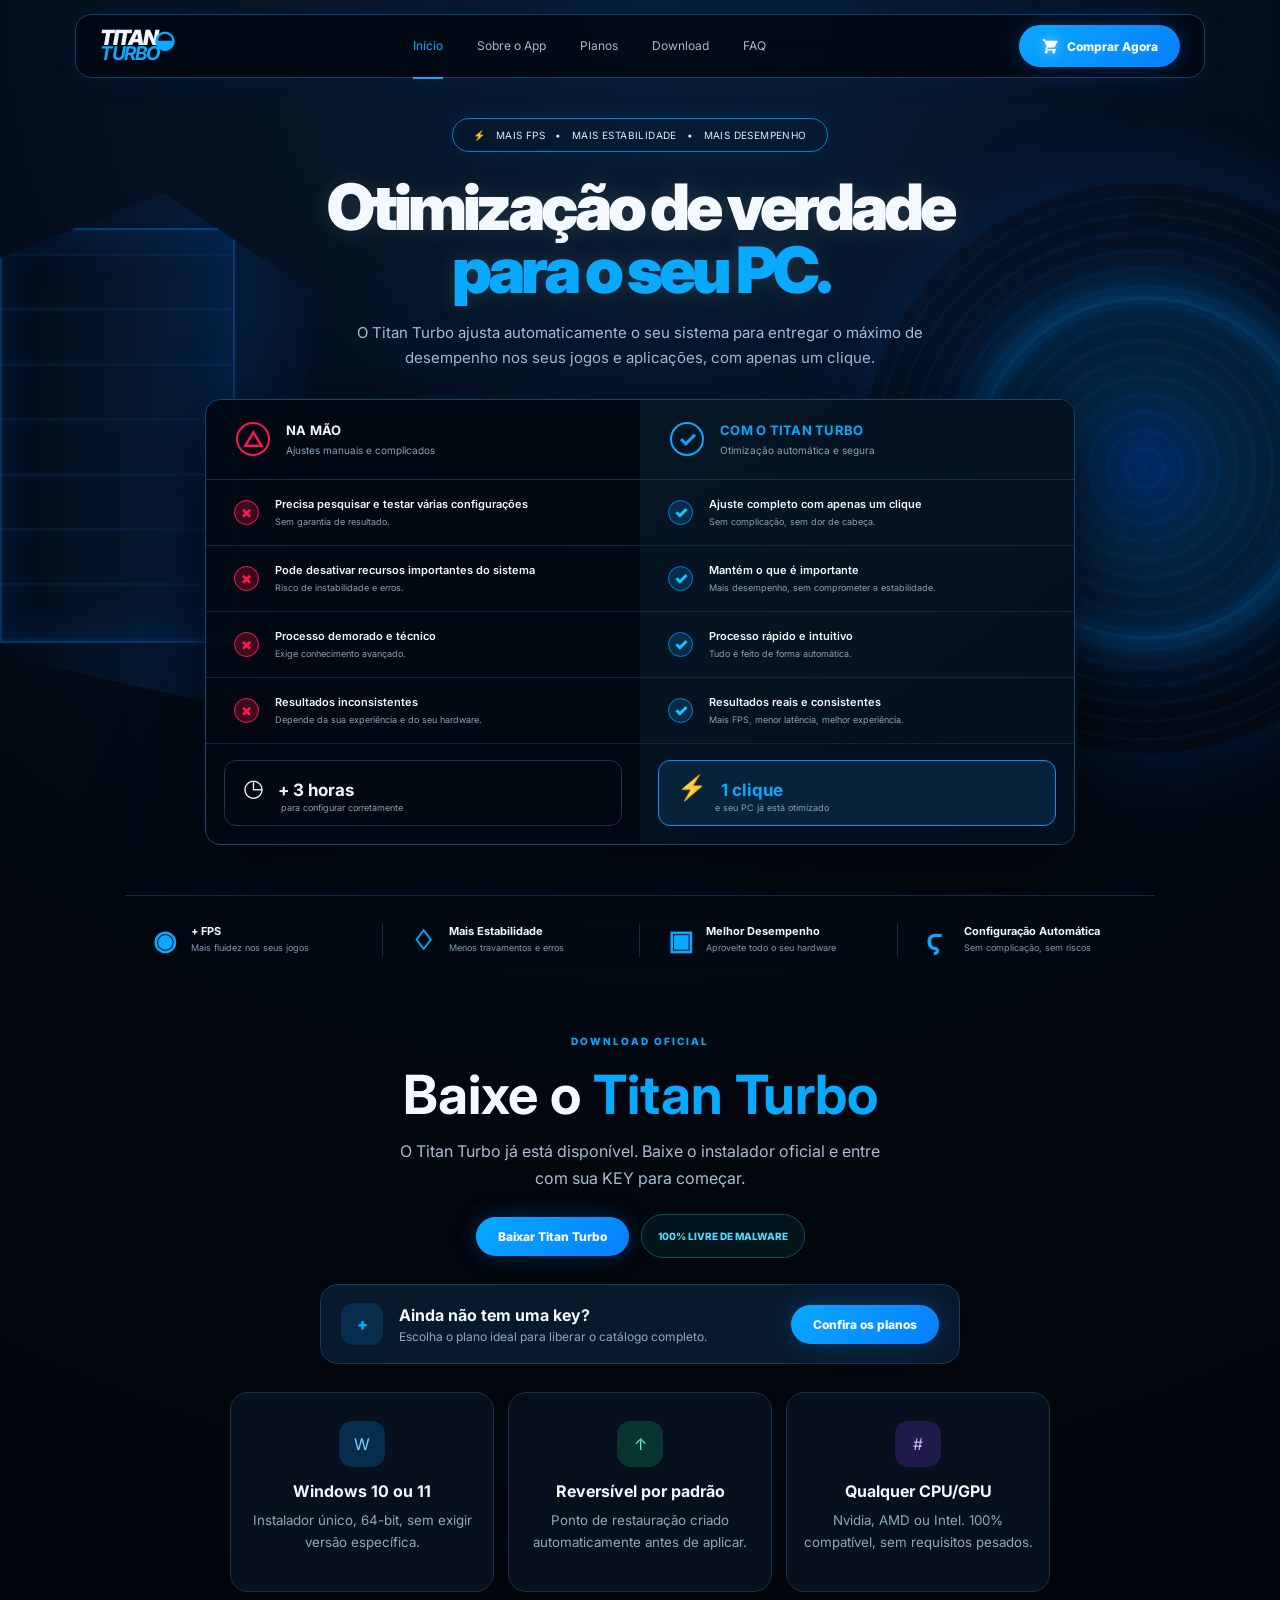
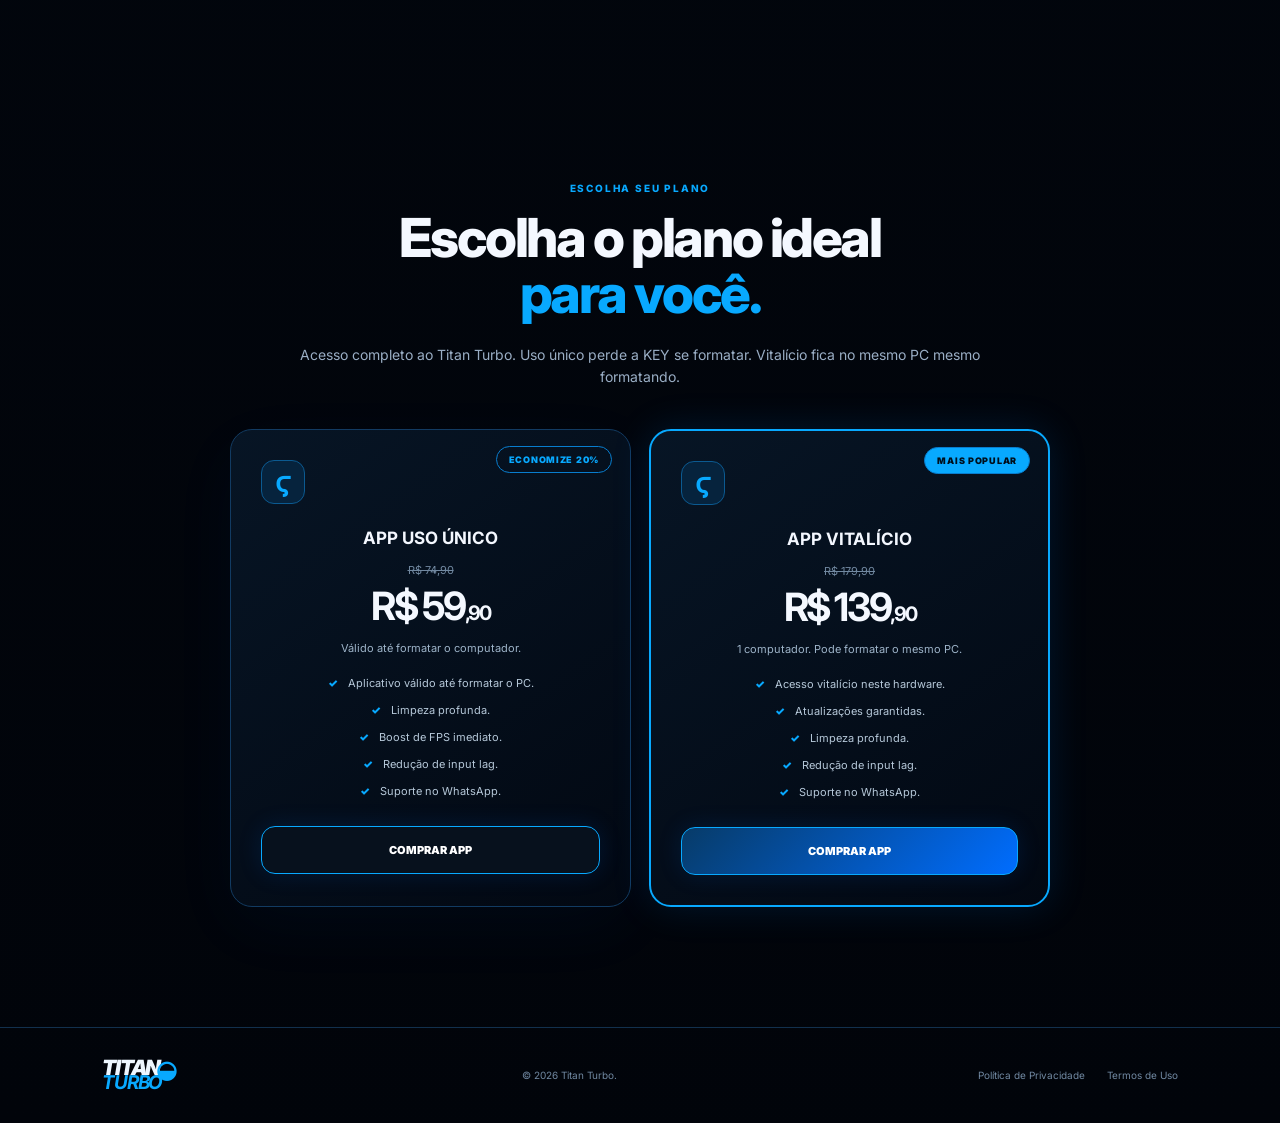
==== commit ef179745: "Aplica correção do cabeçalho de planos na página inicial" ====
--- a/index.html
+++ b/index.html
@@ -6,6 +6,7 @@
   <link href="https://fonts.googleapis.com/css2?family=Inter:wght@400;500;600;700;800;900&display=swap" rel="stylesheet">
   <link rel="stylesheet" href="style.css?v=3">
   <link rel="stylesheet" href="logo.css">
+  <link rel="stylesheet" href="home-plans-fix.css?v=1">
   <style>
     #home-dl{width:min(820px,calc(100% - 32px));margin:50px auto 70px;padding:0;text-align:center}
     #home-dl h2{font-size:clamp(36px,5vw,54px);line-height:1.05;margin:10px 0 14px}
--- a/logo.css
+++ b/logo.css
@@ -0,0 +1 @@
+@import url('cart-spacing.css');
--- a/home-plans-fix.css
+++ b/home-plans-fix.css
@@ -0,0 +1,45 @@
+/* Cabeçalho dos planos exibido na página inicial. */
+#planos.below{
+  text-align:center;
+}
+
+#planos.below .eyebrow{
+  width:100%;
+  margin:0 auto 16px;
+  text-align:center;
+  letter-spacing:.18em;
+}
+
+#planos.below h2{
+  width:100%;
+  max-width:820px;
+  margin:0 auto 22px;
+  text-align:center;
+  font-size:clamp(42px,4.2vw,58px);
+  line-height:1.04;
+  letter-spacing:-.045em;
+  font-weight:800;
+  text-wrap:balance;
+}
+
+#planos.below h2 em{
+  font-style:normal;
+}
+
+#planos.below .plans-intro{
+  max-width:760px;
+  margin:0 auto 42px;
+  text-align:center;
+  line-height:1.55;
+}
+
+@media(max-width:700px){
+  #planos.below h2{
+    font-size:clamp(36px,10vw,46px);
+    letter-spacing:-.04em;
+  }
+
+  #planos.below .plans-intro{
+    margin-bottom:30px;
+  }
+}
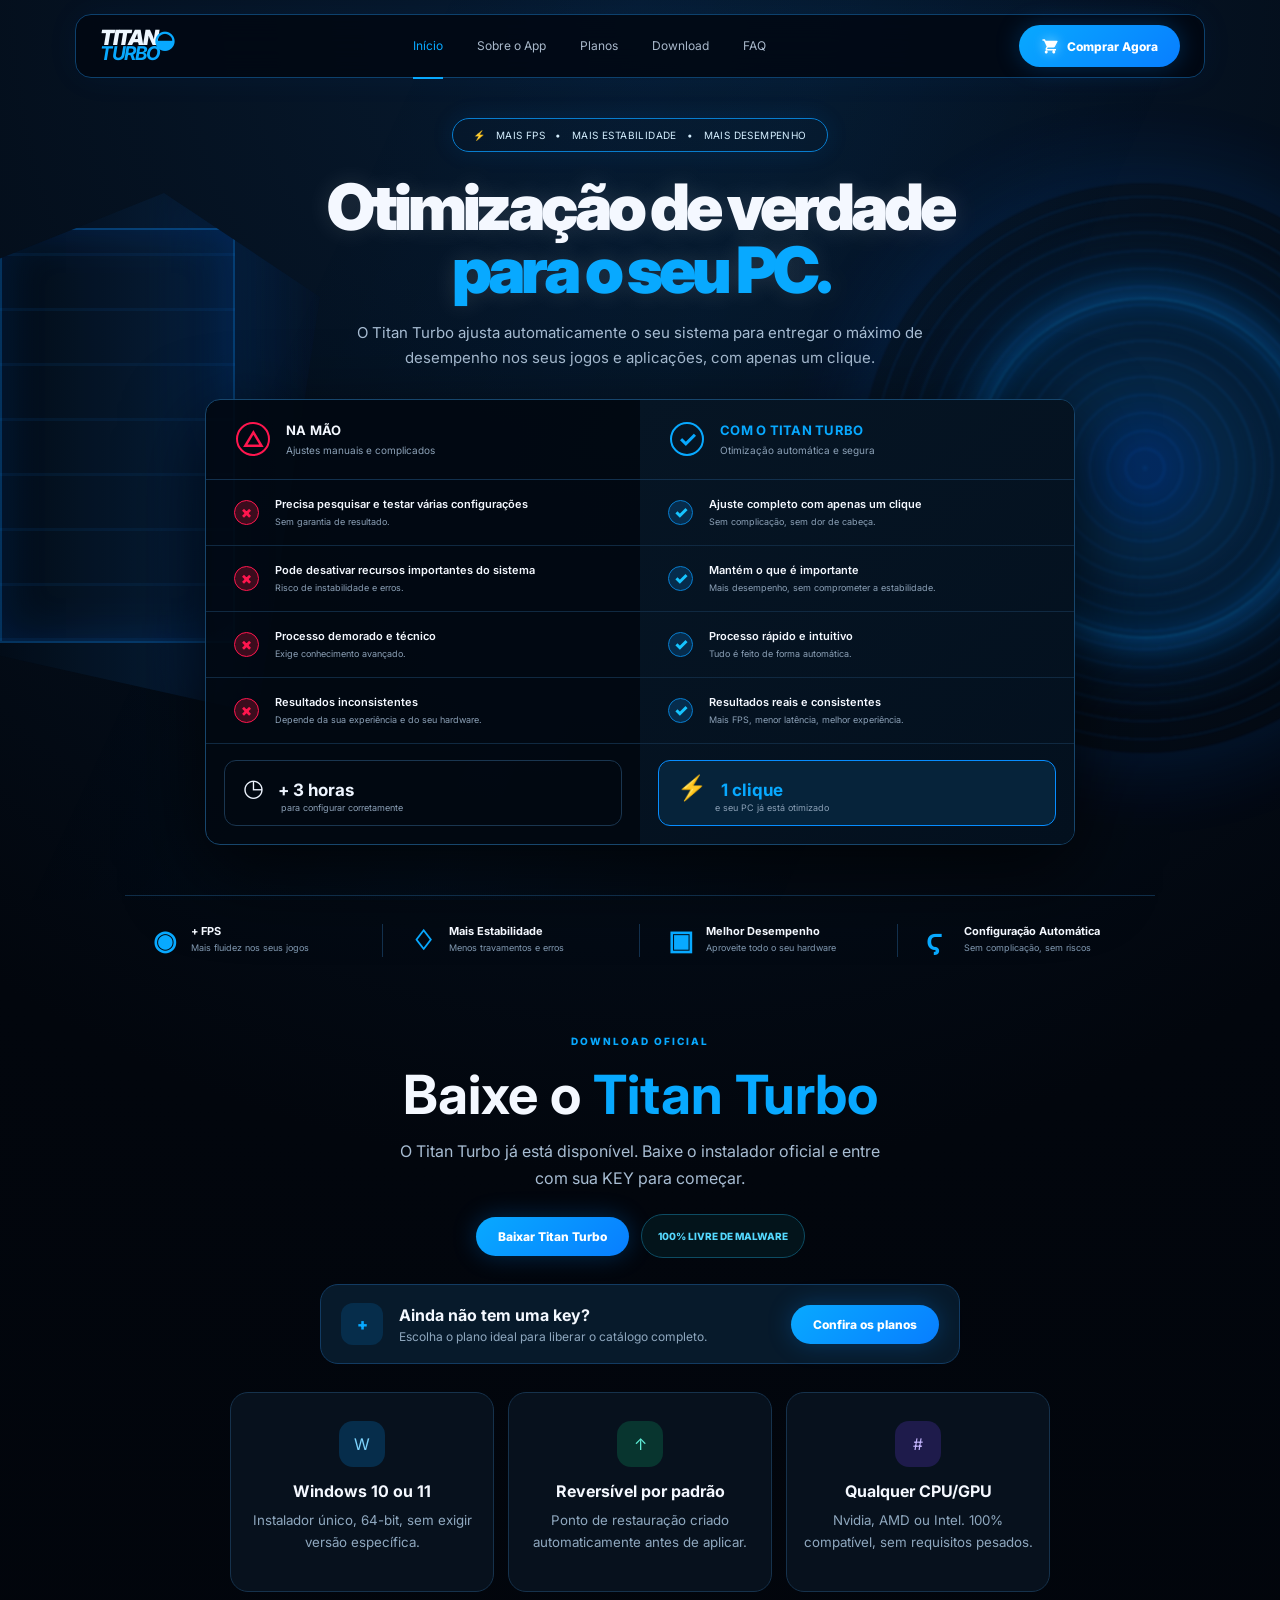
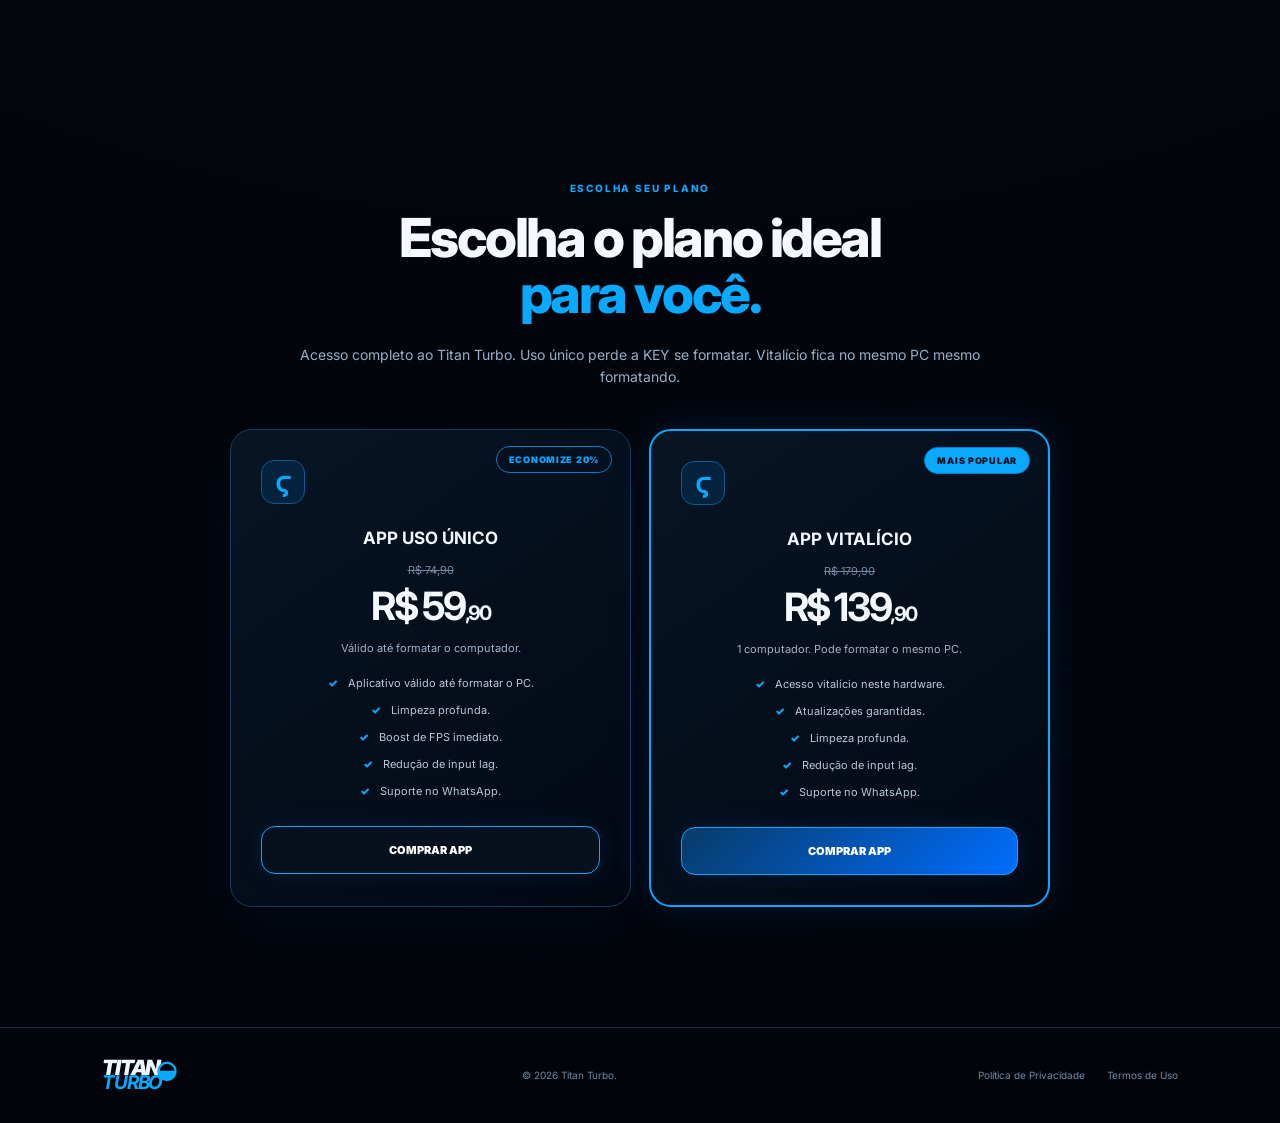
==== commit ace8774f: "Ativa favicon do Titan Turbo na página inicial" ====
--- a/index.html
+++ b/index.html
@@ -7,6 +7,7 @@
   <link rel="stylesheet" href="style.css?v=3">
   <link rel="stylesheet" href="logo.css">
   <link rel="stylesheet" href="home-plans-fix.css?v=1">
+  <link rel="icon" href="/favicon.svg?v=1" type="image/svg+xml">
   <style>
     #home-dl{width:min(820px,calc(100% - 32px));margin:50px auto 70px;padding:0;text-align:center}
     #home-dl h2{font-size:clamp(36px,5vw,54px);line-height:1.05;margin:10px 0 14px}
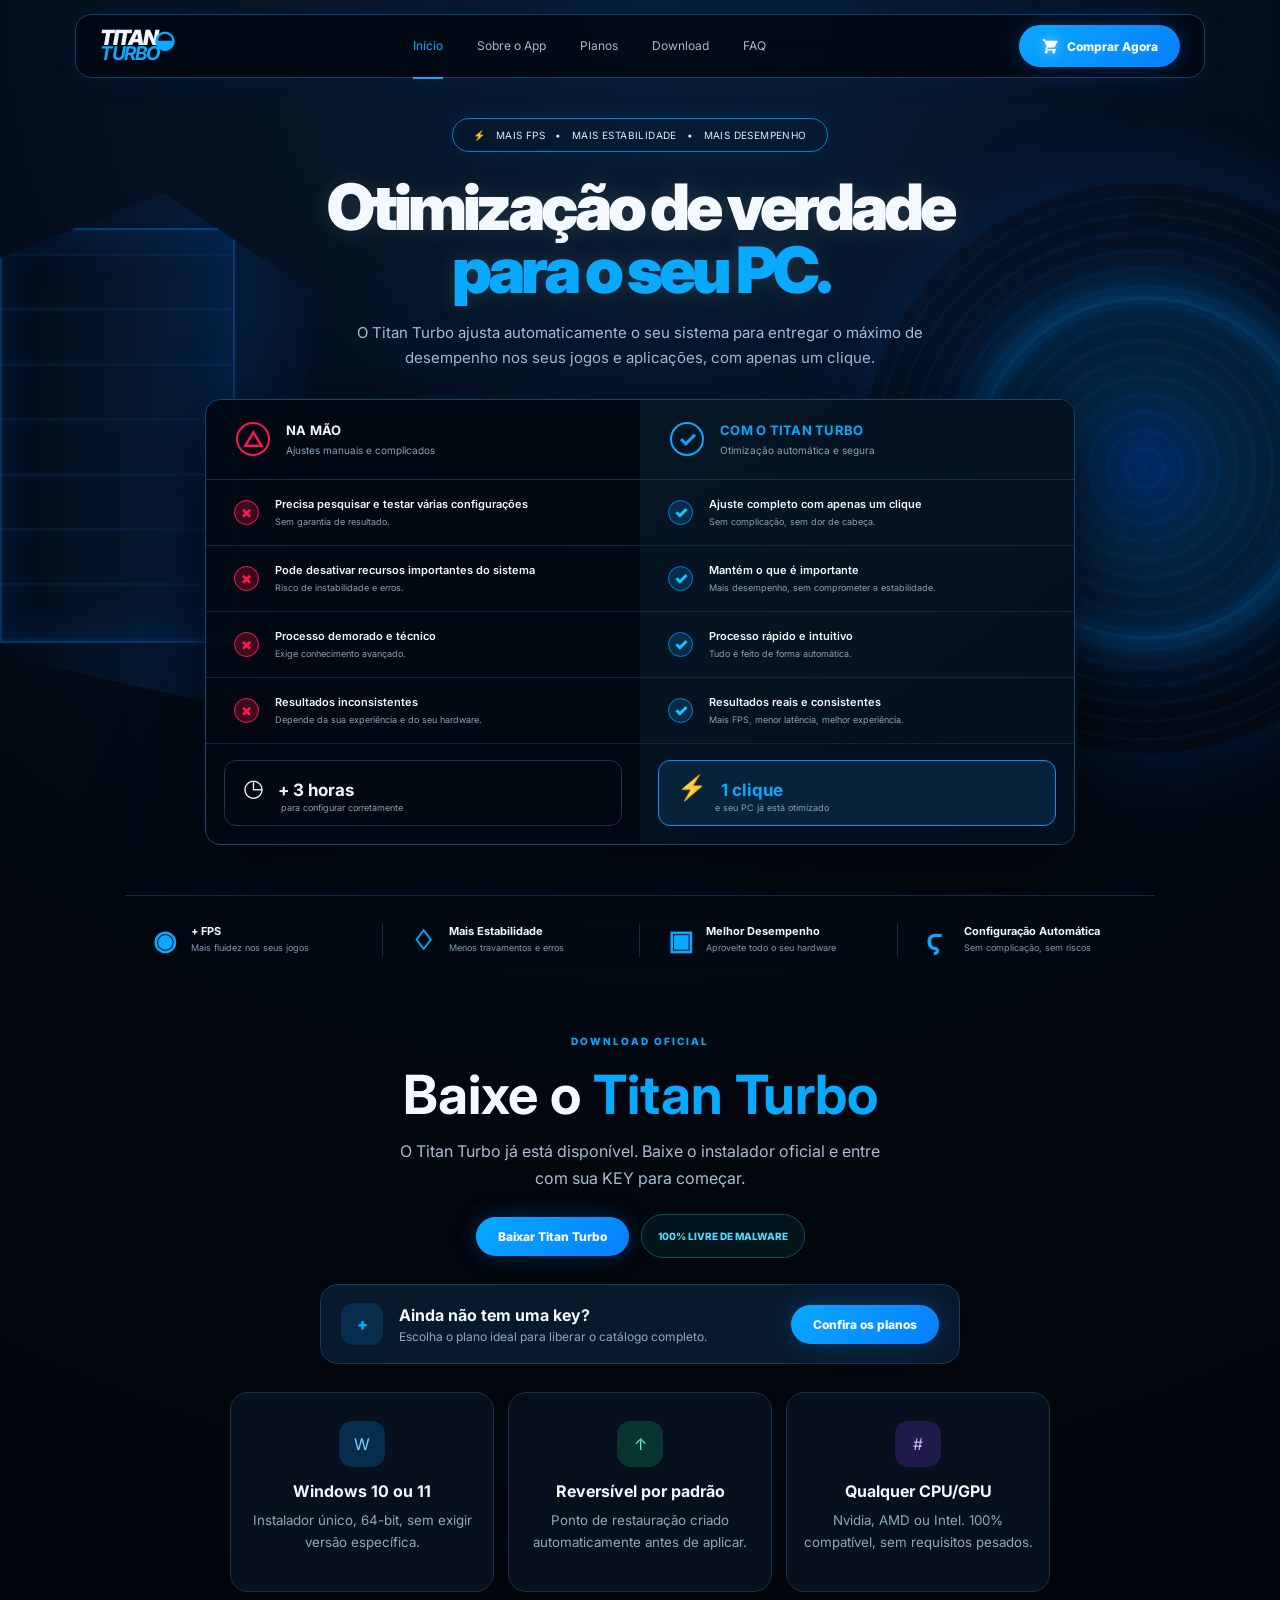
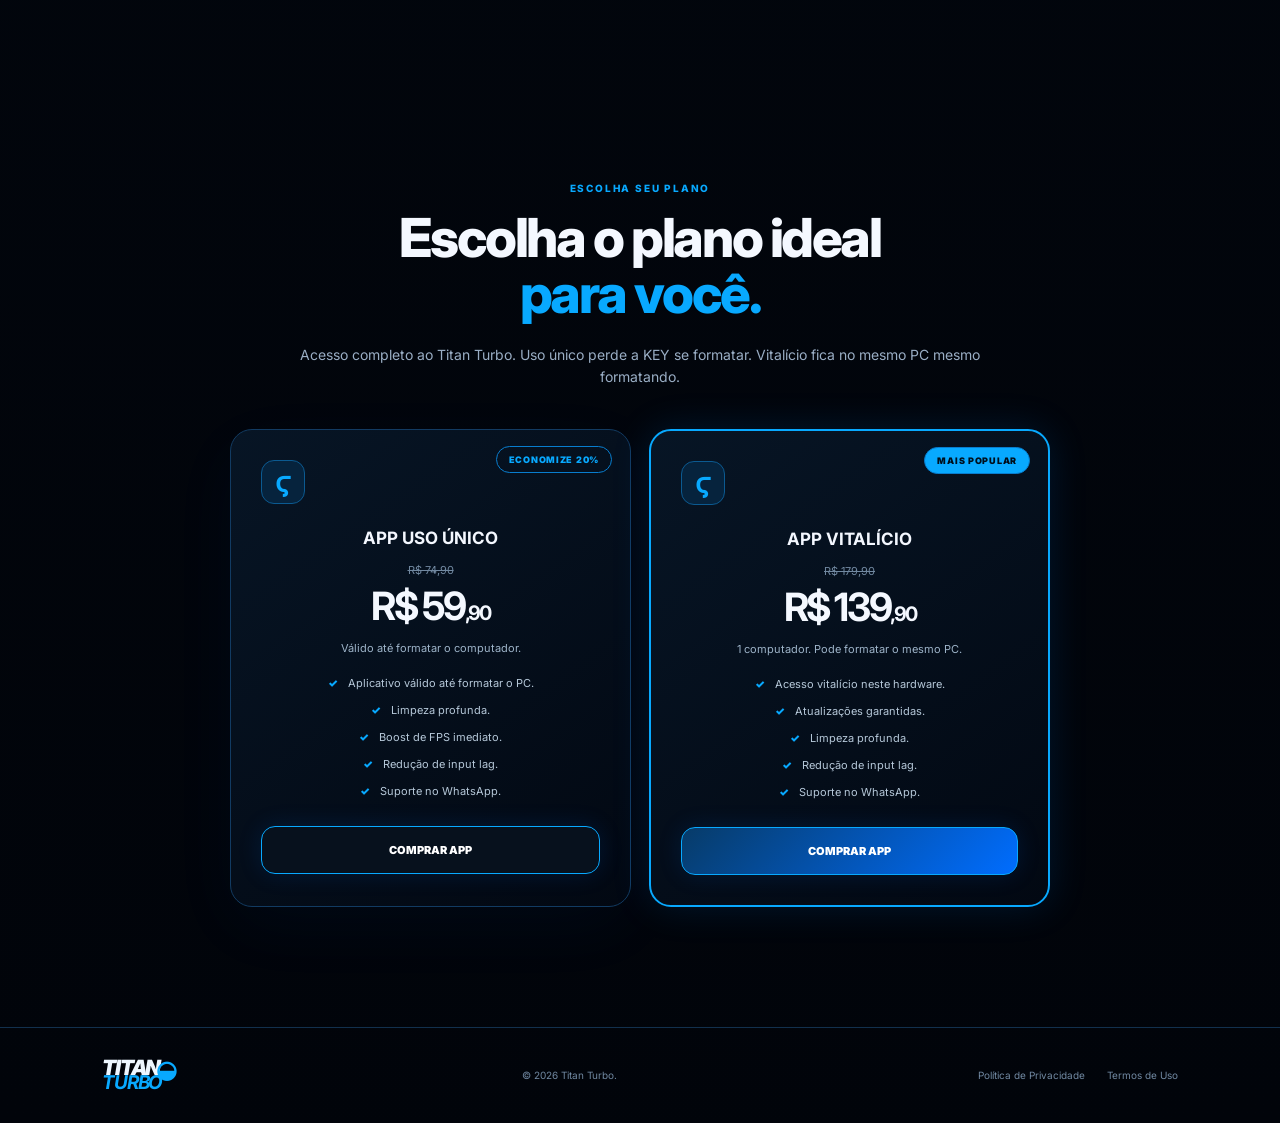
==== commit 18f52323: "fix favicon path on homepage" ====
--- a/index.html
+++ b/index.html
@@ -3,11 +3,11 @@
 <head>
   <meta charset="UTF-8"><meta name="viewport" content="width=device-width, initial-scale=1">
   <title>TITAN TURBO — Otimização de verdade para o seu PC</title>
+  <link rel="icon" href="favicon.svg?v=4" type="image/svg+xml">
   <link href="https://fonts.googleapis.com/css2?family=Inter:wght@400;500;600;700;800;900&display=swap" rel="stylesheet">
   <link rel="stylesheet" href="style.css?v=3">
   <link rel="stylesheet" href="logo.css">
   <link rel="stylesheet" href="home-plans-fix.css?v=1">
-  <link rel="icon" href="/favicon.svg?v=1" type="image/svg+xml">
   <style>
     #home-dl{width:min(820px,calc(100% - 32px));margin:50px auto 70px;padding:0;text-align:center}
     #home-dl h2{font-size:clamp(36px,5vw,54px);line-height:1.05;margin:10px 0 14px}
--- a/logo.css
+++ b/logo.css
@@ -1 +1,2 @@
-@import url('cart-spacing.css');+@import url('cart-spacing.css');
+@import url('app-images-fix.css?v=2');
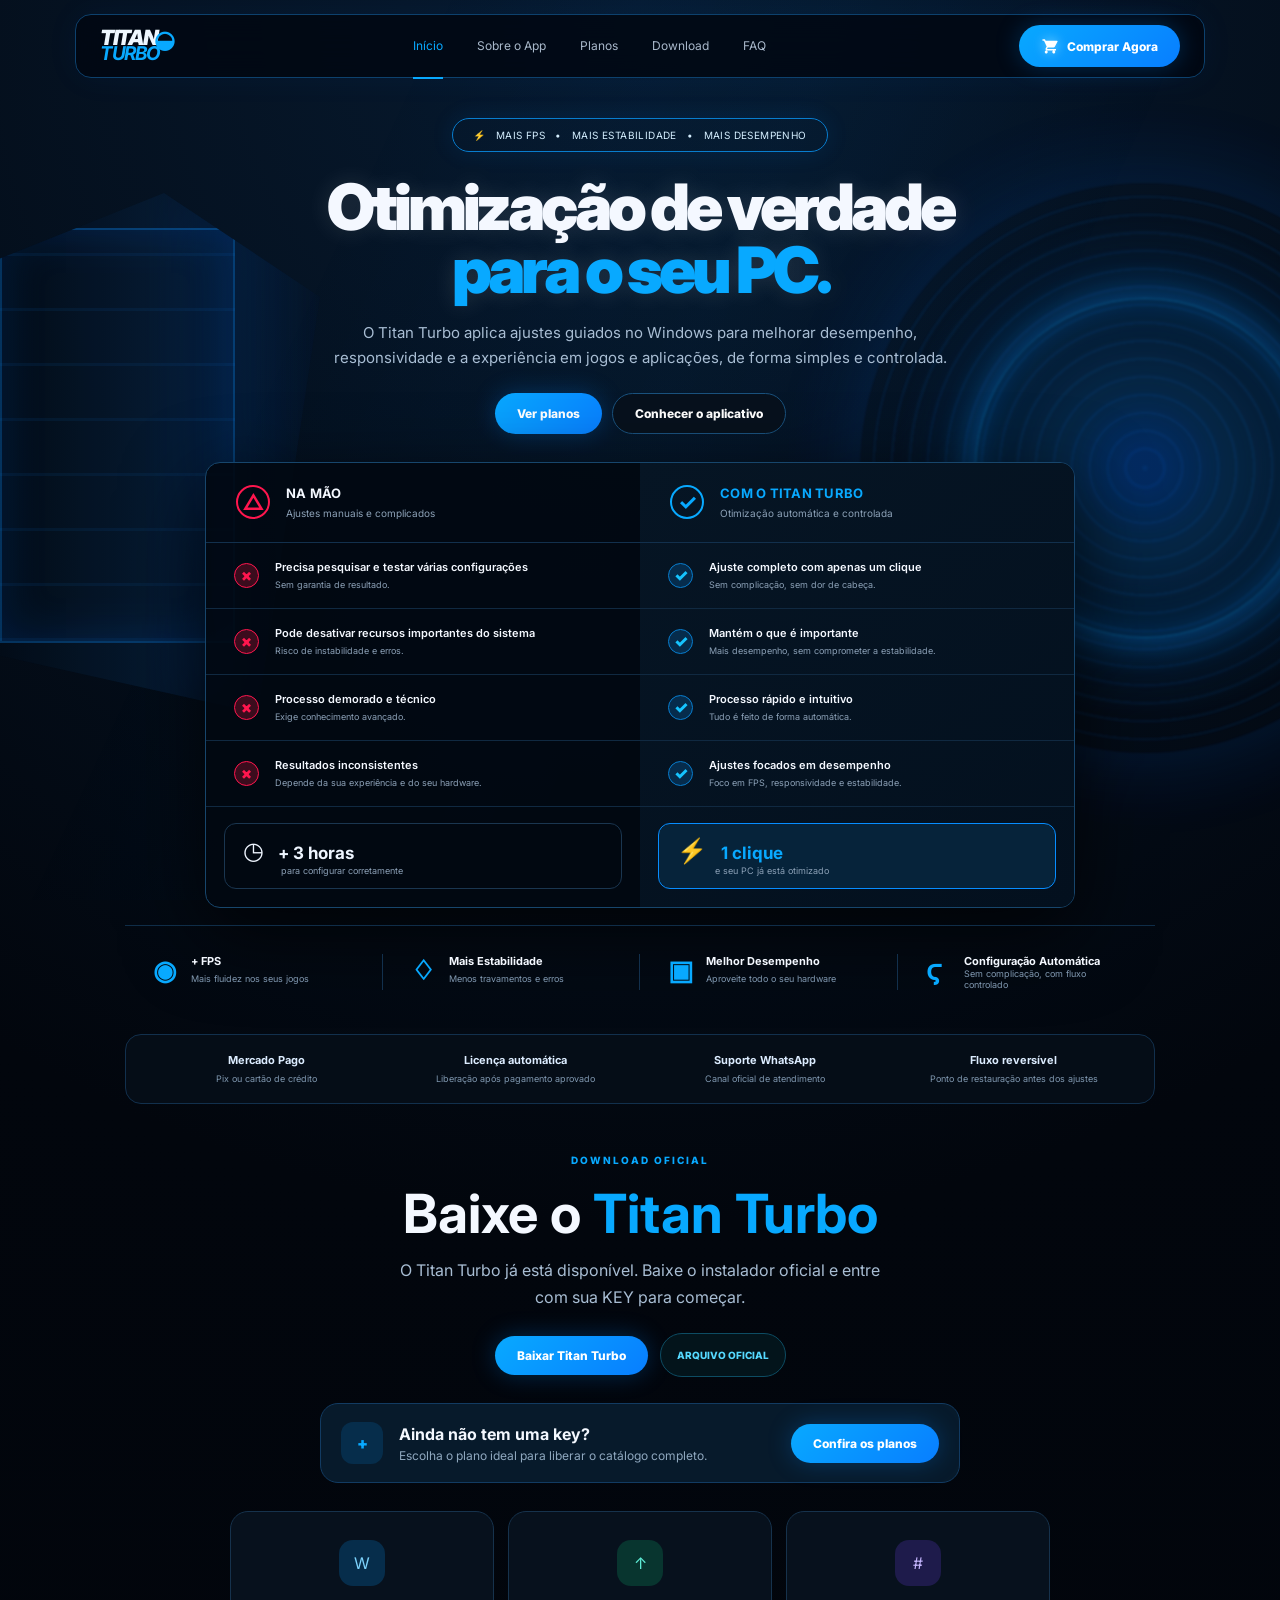
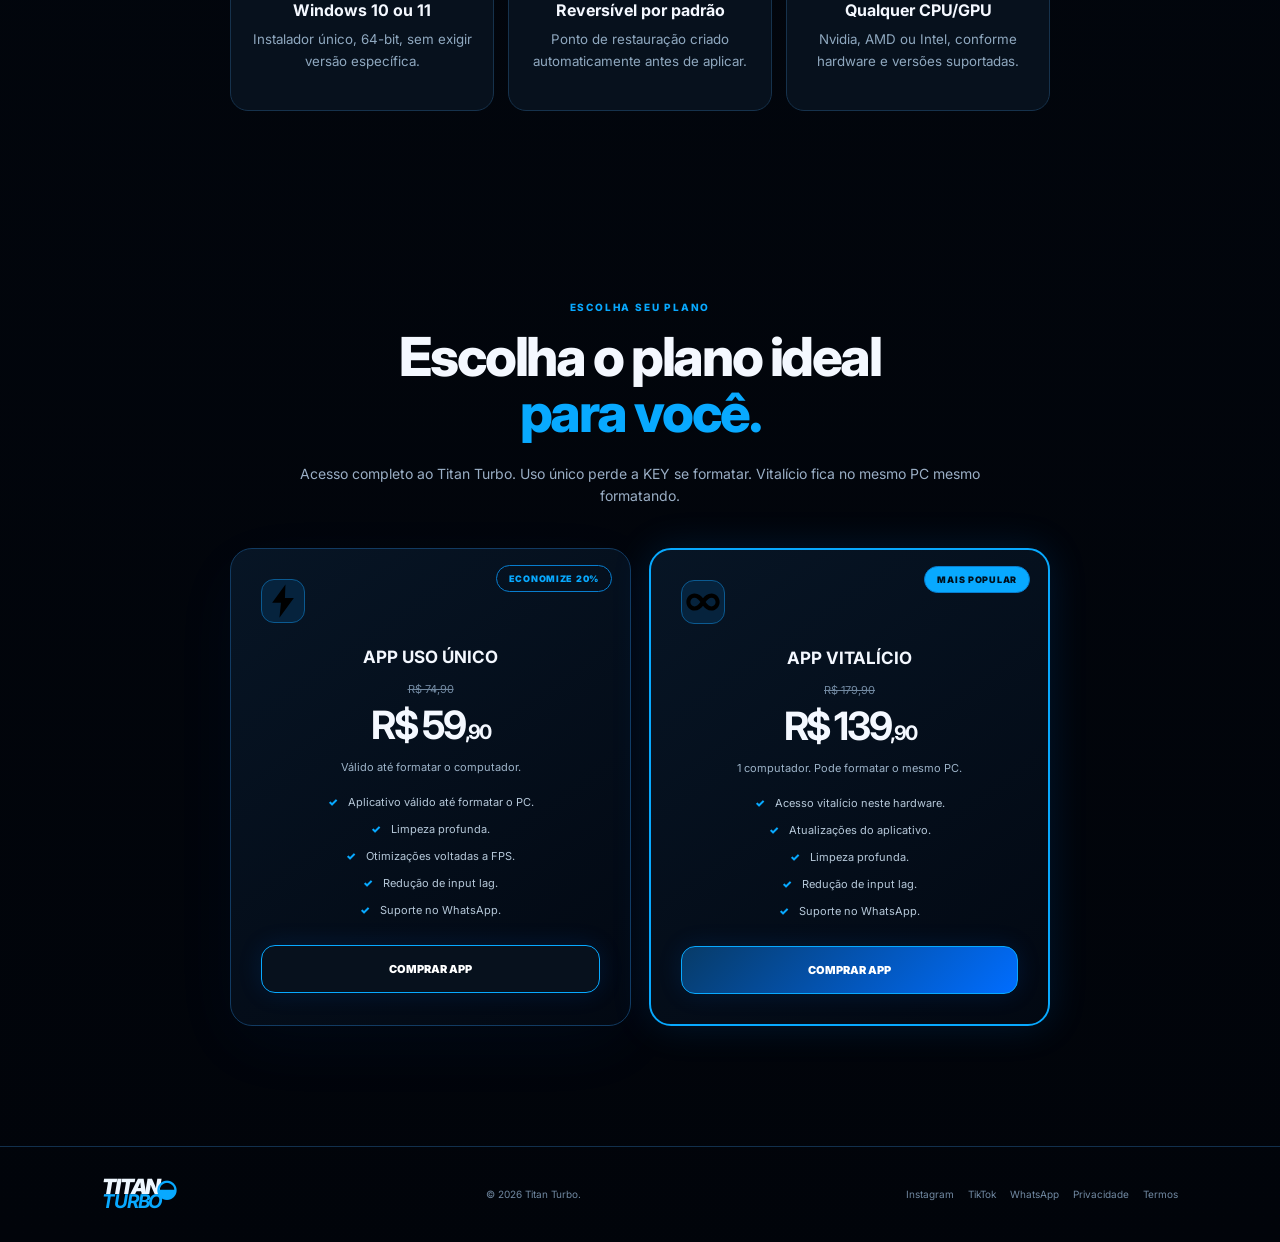
==== commit 68dbd80a: "Improve home conversion, trust, SEO and download integrity" ====
--- a/index.html
+++ b/index.html
@@ -3,6 +3,16 @@
 <head>
   <meta charset="UTF-8"><meta name="viewport" content="width=device-width, initial-scale=1">
   <title>TITAN TURBO — Otimização de verdade para o seu PC</title>
+  <meta name="description" content="Otimize o Windows 10 ou 11 com ajustes guiados para desempenho, responsividade e jogos. Conheça o Titan Turbo, veja os planos e baixe o aplicativo.">
+  <link rel="canonical" href="https://titanturbo.com.br/">
+  <meta property="og:type" content="website">
+  <meta property="og:locale" content="pt_BR">
+  <meta property="og:site_name" content="Titan Turbo">
+  <meta property="og:title" content="Titan Turbo — Otimização de desempenho para Windows">
+  <meta property="og:description" content="Otimize o Windows 10 ou 11 com ajustes guiados para desempenho, responsividade e jogos. Conheça o Titan Turbo, veja os planos e baixe o aplicativo.">
+  <meta property="og:url" content="https://titanturbo.com.br/">
+  <meta property="og:image" content="https://titanturbo.com.br/app/titan-app-panel.png">
+  <meta name="twitter:card" content="summary_large_image">
   <link rel="icon" href="favicon.svg?v=4" type="image/svg+xml">
   <link href="https://fonts.googleapis.com/css2?family=Inter:wght@400;500;600;700;800;900&display=swap" rel="stylesheet">
   <link rel="stylesheet" href="style.css?v=3">
@@ -28,21 +38,24 @@
     #home-dl .g3 small{color:#8fa8bf;line-height:1.55}
     @media(max-width:700px){#home-dl .box{flex-wrap:wrap}#home-dl .box .buy{width:100%;margin-left:0}#home-dl .g3{grid-template-columns:1fr}}
   </style>
+<script type="application/ld+json">{"@context":"https://schema.org","@type":"SoftwareApplication","name":"Titan Turbo","applicationCategory":"UtilitiesApplication","operatingSystem":"Windows 10, Windows 11","url":"https://titanturbo.com.br/","image":"https://titanturbo.com.br/app/titan-app-panel.png","offers":[{"@type":"Offer","name":"APP USO ÚNICO","price":"59.90","priceCurrency":"BRL","url":"https://titanturbo.com.br/checkout/?plan=once"},{"@type":"Offer","name":"APP VITALÍCIO","price":"139.90","priceCurrency":"BRL","url":"https://titanturbo.com.br/checkout/?plan=life"}]}</script>
 </head>
 <body>
 <header class="topbar"><a class="brand" href="./"><span>TITAN</span><b>TURBO</b><i>◒</i></a>
-<nav><a class="active" href="./">Início</a><a href="/app/">Sobre o App</a><a href="/planos/">Planos</a><a href="/download/">Download</a><a href="/faq/">FAQ</a></nav>
+<nav><a class="active" href="./">Início</a><a href="/app/">Sobre o App</a><a href="/planos/">Planos</a><a href="/download/">Download</a><a href="/faq/">FAQ</a></nav><details class="mobile-nav"><summary>Menu</summary><div><a href="/">Início</a><a href="/app/">Sobre o App</a><a href="/planos/">Planos</a><a href="/download/">Download</a><a href="/faq/">FAQ</a></div></details>
 <div class="header-actions"><a class="buy buy-cart" href="/planos/" aria-label="Comprar Agora"><svg viewBox="0 0 24 24" width="18" height="18" aria-hidden="true"><path fill="currentColor" d="M7 18c-1.1 0-1.99.9-1.99 2S5.9 22 7 22s2-.9 2-2-.9-2-2-2zm10 0c-1.1 0-1.99.9-1.99 2S15.9 22 17 22s2-.9 2-2-.9-2-2-2zM7.2 14h9.45c.75 0 1.41-.41 1.75-1.03l3.58-6.49A1 1 0 0 0 21.1 5H6.21L5.27 3H2v2h2l3.6 7.59-1.35 2.44C5.52 16.37 6.48 18 8 18h12v-2H8l1.1-2z"/></svg> Comprar Agora</a></div></header>
 <main>
-<section class="hero" id="inicio"><div class="hero-bg left-hardware"></div><div class="hero-bg right-turbo"></div><div class="hero-content"><div class="pill">⚡ &nbsp; MAIS FPS &nbsp; • &nbsp; MAIS ESTABILIDADE &nbsp; • &nbsp; MAIS DESEMPENHO</div><h1>Otimização de verdade<br><em>para o seu PC.</em></h1><p>O Titan Turbo ajusta automaticamente o seu sistema para entregar o máximo de desempenho nos seus jogos e aplicações, com apenas um clique.</p></div><div class="compare" id="app"><div class="compare-col manual"><div class="compare-head"><strong>△</strong><div><b>NA MÃO</b><small>Ajustes manuais e complicados</small></div></div><div class="row"><span>×</span><p>Precisa pesquisar e testar várias configurações<small>Sem garantia de resultado.</small></p></div><div class="row"><span>×</span><p>Pode desativar recursos importantes do sistema<small>Risco de instabilidade e erros.</small></p></div><div class="row"><span>×</span><p>Processo demorado e técnico<small>Exige conhecimento avançado.</small></p></div><div class="row"><span>×</span><p>Resultados inconsistentes<small>Depende da sua experiência e do seu hardware.</small></p></div><div class="time">◷ <b>+ 3 horas</b><small>para configurar corretamente</small></div></div><div class="compare-col titan"><div class="compare-head"><strong>✓</strong><div><b>COM O TITAN TURBO</b><small>Otimização automática e segura</small></div></div><div class="row"><span>✓</span><p>Ajuste completo com apenas um clique<small>Sem complicação, sem dor de cabeça.</small></p></div><div class="row"><span>✓</span><p>Mantém o que é importante<small>Mais desempenho, sem comprometer a estabilidade.</small></p></div><div class="row"><span>✓</span><p>Processo rápido e intuitivo<small>Tudo é feito de forma automática.</small></p></div><div class="row"><span>✓</span><p>Resultados reais e consistentes<small>Mais FPS, menor latência, melhor experiência.</small></p></div><div class="time turbo">⚡ <b>1 clique</b><small>e seu PC já está otimizado</small></div></div></div></section>
-<section class="benefits"><div><strong>◉</strong><b>+ FPS</b><small>Mais fluidez nos seus jogos</small></div><div><strong>♢</strong><b>Mais Estabilidade</b><small>Menos travamentos e erros</small></div><div><strong>▣</strong><b>Melhor Desempenho</b><small>Aproveite todo o seu hardware</small></div><div><strong>ϛ</strong><b>Configuração Automática</b><small>Sem complicação, sem riscos</small></div></section>
+<section class="hero" id="inicio"><div class="hero-bg left-hardware"></div><div class="hero-bg right-turbo"></div><div class="hero-content"><div class="pill">⚡ &nbsp; MAIS FPS &nbsp; • &nbsp; MAIS ESTABILIDADE &nbsp; • &nbsp; MAIS DESEMPENHO</div><h1>Otimização de verdade<br><em>para o seu PC.</em></h1><p>O Titan Turbo aplica ajustes guiados no Windows para melhorar desempenho, responsividade e a experiência em jogos e aplicações, de forma simples e controlada.</p>
+    <div class="hero-actions"><a class="buy" href="/planos/">Ver planos</a><a class="buy secondary" href="/app/">Conhecer o aplicativo</a></div></div><div class="compare" id="app"><div class="compare-col manual"><div class="compare-head"><strong>△</strong><div><b>NA MÃO</b><small>Ajustes manuais e complicados</small></div></div><div class="row"><span>×</span><p>Precisa pesquisar e testar várias configurações<small>Sem garantia de resultado.</small></p></div><div class="row"><span>×</span><p>Pode desativar recursos importantes do sistema<small>Risco de instabilidade e erros.</small></p></div><div class="row"><span>×</span><p>Processo demorado e técnico<small>Exige conhecimento avançado.</small></p></div><div class="row"><span>×</span><p>Resultados inconsistentes<small>Depende da sua experiência e do seu hardware.</small></p></div><div class="time">◷ <b>+ 3 horas</b><small>para configurar corretamente</small></div></div><div class="compare-col titan"><div class="compare-head"><strong>✓</strong><div><b>COM O TITAN TURBO</b><small>Otimização automática e controlada</small></div></div><div class="row"><span>✓</span><p>Ajuste completo com apenas um clique<small>Sem complicação, sem dor de cabeça.</small></p></div><div class="row"><span>✓</span><p>Mantém o que é importante<small>Mais desempenho, sem comprometer a estabilidade.</small></p></div><div class="row"><span>✓</span><p>Processo rápido e intuitivo<small>Tudo é feito de forma automática.</small></p></div><div class="row"><span>✓</span><p>Ajustes focados em desempenho<small>Foco em FPS, responsividade e estabilidade.</small></p></div><div class="time turbo">⚡ <b>1 clique</b><small>e seu PC já está otimizado</small></div></div></div></section>
+<section class="benefits"><div><strong>◉</strong><b>+ FPS</b><small>Mais fluidez nos seus jogos</small></div><div><strong>♢</strong><b>Mais Estabilidade</b><small>Menos travamentos e erros</small></div><div><strong>▣</strong><b>Melhor Desempenho</b><small>Aproveite todo o seu hardware</small></div><div><strong>ϛ</strong><b>Configuração Automática</b><small>Sem complicação, com fluxo controlado</small></div></section>
+<section class="trust-strip" aria-label="Confiança"><div><b>Mercado Pago</b><small>Pix ou cartão de crédito</small></div><div><b>Licença automática</b><small>Liberação após pagamento aprovado</small></div><div><b>Suporte WhatsApp</b><small>Canal oficial de atendimento</small></div><div><b>Fluxo reversível</b><small>Ponto de restauração antes dos ajustes</small></div></section>
 <section id="home-dl">
   <div class="eyebrow">DOWNLOAD OFICIAL</div>
   <h2>Baixe o <em>Titan Turbo</em></h2>
   <p class="lead">O Titan Turbo já está disponível. Baixe o instalador oficial e entre com sua KEY para começar.</p>
   <div class="rowbtns">
-    <a class="buy" href="https://github.com/juniorcava00-cmd/site/releases/download/v1.0/TitanTurboPRO-Setup.7z" target="_blank" rel="noopener">Baixar Titan Turbo</a>
-    <span class="ok">100% LIVRE DE MALWARE</span>
+    <a class="buy" data-track-download href="https://github.com/juniorcava00-cmd/site/releases/download/v1.0/TitanTurboPRO-V1809.zip" target="_blank" rel="noopener">Baixar Titan Turbo</a>
+    <span class="ok">ARQUIVO OFICIAL</span>
   </div>
   <div class="box">
     <div class="sq">+</div>
@@ -52,11 +65,13 @@
   <div class="g3">
     <article><i>W</i><b>Windows 10 ou 11</b><small>Instalador único, 64-bit, sem exigir versão específica.</small></article>
     <article><i>↑</i><b>Reversível por padrão</b><small>Ponto de restauração criado automaticamente antes de aplicar.</small></article>
-    <article><i>#</i><b>Qualquer CPU/GPU</b><small>Nvidia, AMD ou Intel. 100% compatível, sem requisitos pesados.</small></article>
+    <article><i>#</i><b>Qualquer CPU/GPU</b><small>Nvidia, AMD ou Intel, conforme hardware e versões suportadas.</small></article>
   </div>
 </section>
 <section class="below" id="planos"></section>
 </main>
-<footer><a class="brand" href="./"><span>TITAN</span><b>TURBO</b><i>◒</i></a><span>© 2026 Titan Turbo.</span><div><a href="/privacidade/">Política de Privacidade</a><a href="/termos/">Termos de Uso</a></div></footer>
+<footer><a class="brand" href="/"><span>TITAN</span><b>TURBO</b><i>◒</i></a><span>© 2026 Titan Turbo.</span><div class="social-links"><a href="https://www.instagram.com/titanturbopro/" target="_blank" rel="noopener">Instagram</a><a href="https://www.tiktok.com/@titanturbo.pro" target="_blank" rel="noopener">TikTok</a><a href="https://wa.me/5519992597816" target="_blank" rel="noopener">WhatsApp</a><a href="/privacidade/">Privacidade</a><a href="/termos/">Termos</a></div></footer>
+<script src="/tracking-config.js"></script>
+<script src="/analytics.js"></script>
 <script src="script.js"></script>
 </body></html>
--- a/style.css
+++ b/style.css
@@ -1 +1,10 @@
-:root{--bg:#02060d;--panel:#07111d;--line:#12304d;--blue:#08a9ff;--blue2:#006dff;--text:#f4f8ff;--muted:#9aaec5}*{box-sizing:border-box}html{scroll-behavior:smooth}body{margin:0;background:radial-gradient(circle at 50% 0,#071b31 0,#02060d 42%,#01040a 100%);color:var(--text);font-family:Inter,Arial,sans-serif;overflow-x:hidden}body:before{content:"";position:fixed;inset:0;pointer-events:none;background:linear-gradient(115deg,transparent 25%,#078bff08 50%,transparent 72%);z-index:-1}a{color:inherit;text-decoration:none}.topbar{position:relative;z-index:10;width:min(1130px,calc(100% - 48px));height:64px;margin:14px auto 0;padding:0 24px;border:1px solid #0d416d;border-radius:16px;background:#020812d9;backdrop-filter:blur(18px);display:flex;align-items:center;justify-content:space-between;box-shadow:0 0 35px #006dff0d}.brand{display:inline-flex;position:relative;flex-direction:column;font-style:italic;font-weight:900;line-height:.78;letter-spacing:-.06em;font-size:21px}.brand span{color:#eef7ff}.brand b{color:var(--blue);font-size:19px}.brand i{position:absolute;right:-14px;top:1px;color:var(--blue);font-size:24px;font-style:normal}.topbar nav{display:flex;gap:34px;color:#a9b9cb;font-size:12px}.topbar nav a{padding:24px 0}.topbar nav .active{color:var(--blue);border-bottom:2px solid var(--blue)}.header-actions{display:flex;align-items:center;gap:10px}.round{width:36px;height:36px;border-radius:50%;border:1px solid #12304d;background:#030b14;color:#c9e6ff;font-size:18px}.buy{display:inline-flex;align-items:center;justify-content:center;background:linear-gradient(135deg,#08a9ff,#087eff);border:0;color:#fff;border-radius:22px;padding:12px 22px;font-size:12px;font-weight:800;box-shadow:0 0 24px #078bff44;cursor:pointer}.buy:hover{filter:brightness(1.15)}.hero{position:relative;min-height:825px;padding:40px 24px 25px;display:flex;flex-direction:column;align-items:center}.hero-content{text-align:center;position:relative;z-index:2;max-width:900px}.pill{display:inline-block;border:1px solid #087dce;border-radius:30px;padding:10px 20px;color:#d5efff;font-size:10px;letter-spacing:.04em;box-shadow:0 0 24px #007dff1c}.hero h1{font-size:clamp(42px,5vw,66px);line-height:.98;letter-spacing:-.065em;margin:24px 0 20px;font-weight:900;text-shadow:0 0 25px #fff2}.hero h1 em,h2 em{font-style:normal;color:var(--blue)}.hero-content p{max-width:660px;margin:auto;color:#a8bdd3;line-height:1.65;font-size:15px}.hero-bg{position:absolute;pointer-events:none;opacity:.9}.left-hardware{left:-70px;top:115px;width:390px;height:520px;background:linear-gradient(90deg,#02060d,#061a30 55%,transparent);filter:drop-shadow(0 0 30px #006dff55);clip-path:polygon(0 18%,60% 0,100% 20%,84% 100%,0 86%)}.left-hardware:after{content:"";position:absolute;inset:35px 85px 70px 70px;border:2px solid #0a8dff55;background:repeating-linear-gradient(0deg,#0a8dff14 0 3px,transparent 3px 55px);box-shadow:inset 0 0 45px #006dff33}.right-turbo{right:-150px;top:105px;width:570px;height:570px;border-radius:50%;background:repeating-radial-gradient(circle,#087dff18 0 2px,transparent 3px 18px),radial-gradient(circle,#006dff55 0 5%,#06294a 20%,transparent 63%);filter:blur(1px);box-shadow:0 0 100px #006dff33}.right-turbo:after{content:"";position:absolute;inset:115px;border:1px solid #0ba5ff77;border-radius:50%;box-shadow:0 0 45px #078bff88,inset 0 0 35px #078bff55}.compare{position:relative;z-index:3;width:min(870px,100%);margin-top:28px;display:grid;grid-template-columns:1fr 1fr;border:1px solid #17466c;border-radius:15px;overflow:hidden;background:#020811e8;box-shadow:0 25px 80px #000b}.compare-col{min-width:0}.compare-col.titan{background:linear-gradient(145deg,#061524,#03101e)}.compare-head{height:80px;display:flex;align-items:center;gap:16px;padding:0 30px;border-bottom:1px solid #12304d}.compare-head strong{width:34px;height:34px;border-radius:50%;display:grid;place-items:center;font-size:22px;color:#ff164e;border:2px solid #ff164e}.titan .compare-head strong{color:var(--blue);border-color:var(--blue)}.compare-head b{display:block;font-size:13px;letter-spacing:.02em}.titan .compare-head b{color:var(--blue)}.compare-head small{display:block;color:#8ca1b7;font-size:10px;margin-top:6px}.row{min-height:66px;display:flex;align-items:center;gap:16px;padding:11px 28px;border-bottom:1px solid #102941}.row>span{flex:0 0 25px;width:25px;height:25px;border-radius:50%;display:grid;place-items:center;color:#ff164e;border:1px solid #ff164e;background:#3b0c1d;font-weight:900}.titan .row>span{color:#16c4ff;border-color:#087dce;background:#062c4c}.row p{font-size:11px;font-weight:600;margin:0;line-height:1.45}.row p small{display:block;color:#8ca1b7;font-weight:400;margin-top:2px;font-size:9px}.time{margin:16px 18px 18px;border:1px solid #1a3650;border-radius:12px;padding:12px 18px;color:#eef5ff;font-size:24px}.time b{font-size:17px;display:inline-block;margin-left:8px}.time small{display:block;margin-left:38px;color:#8ca1b7;font-size:9px}.time.turbo{border-color:#078dff;background:#06233a}.time.turbo b{color:var(--blue)}.benefits{width:min(1030px,calc(100% - 48px));margin:-8px auto 0;border-top:1px solid #0f2d48;display:grid;grid-template-columns:repeat(4,1fr);padding:28px 0;position:relative;z-index:3}.benefits div{padding:0 28px;border-right:1px solid #12304d;display:grid;grid-template-columns:28px 1fr;column-gap:10px}.benefits div:last-child{border:0}.benefits strong{grid-row:span 2;color:var(--blue);font-size:27px}.benefits b{font-size:11px}.benefits small{font-size:9px;color:#8199b1}.below,.faq,.download-section{padding:120px max(24px,12vw)}.eyebrow{color:var(--blue);font-size:10px;font-weight:800;letter-spacing:.2em;margin-bottom:20px}.below h2,.faq h2,.download-section h2{font-size:clamp(38px,5vw,60px);line-height:1;letter-spacing:-.06em;margin:0}.price-card{max-width:420px;margin:50px auto 0;padding:35px;background:linear-gradient(145deg,#071a2b,#030a12);border:1px solid #1a527e;border-radius:14px}.price-card>span{font-size:9px;letter-spacing:.16em;color:#4caeff}.price-card>strong{display:block;font-size:60px;letter-spacing:-.08em;margin:18px 0}.price-card>strong small{font-size:24px}.price-card p,.download-section>p{color:var(--muted);font-size:13px;line-height:1.6}.wide{width:100%}.download-section{text-align:center;max-width:900px;margin:auto}.download-section>p{max-width:620px;margin:24px auto}.download-trust{display:flex;justify-content:center;gap:18px;flex-wrap:wrap;color:#8fa8bf;font-size:11px;margin-top:24px}.download-trust span{color:var(--blue)}.faq{max-width:1100px;margin:auto}.faq h2{margin-bottom:18px}.faq-intro{color:var(--muted);font-size:13px;line-height:1.7;max-width:650px;margin:0 0 42px}.faq-grid{display:grid;grid-template-columns:repeat(2,minmax(0,1fr));gap:14px}.faq-grid details{border:1px solid #14263a;border-radius:14px;background:linear-gradient(145deg,#080d14,#050a10);padding:0;overflow:hidden;transition:border-color .25s,box-shadow .25s,transform .25s}.faq-grid details:hover{border-color:#24557c;transform:translateY(-2px)}.faq-grid details[open]{border-color:#087dce;box-shadow:0 0 30px #006dff12}.faq-grid summary{cursor:pointer;list-style:none;display:flex;align-items:center;justify-content:space-between;gap:18px;min-height:104px;padding:22px}.faq-grid summary::-webkit-details-marker{display:none}.faq-grid summary span{display:block;font-size:14px;font-weight:800;line-height:1.45}.faq-grid summary small{display:block;color:#79a7c9;font-size:9px;letter-spacing:.16em;margin-bottom:8px}.faq-grid summary i{font-style:normal;flex:0 0 34px;width:34px;height:34px;border:1px solid #1b344d;border-radius:50%;display:grid;place-items:center;color:#9db7ce;font-size:20px;transition:transform .25s,color .25s,border-color .25s}.faq-grid details[open] summary i{transform:rotate(180deg);color:var(--blue);border-color:#087dce}.answer{padding:0 22px 24px}.answer p{border-top:1px solid #122d46;margin:0;padding-top:18px;color:#a8bbce;font-size:12px;line-height:1.8}.faq-contact{margin-top:34px;border:1px solid #163b5b;border-radius:15px;background:linear-gradient(100deg,#071a2a,#08121d);display:flex;align-items:center;gap:18px;padding:22px}.faq-contact>strong{width:42px;height:42px;display:grid;place-items:center;border-radius:10px;color:var(--blue);background:#062b47;font-size:23px}.faq-contact div{flex:1}.faq-contact b{font-size:13px}.faq-contact p{margin:7px 0 0;color:#91a8bd;font-size:11px}.faq-contact .buy{white-space:nowrap}.download-modal{display:none;position:fixed;inset:0;z-index:100;align-items:center;justify-content:center;padding:24px}.download-modal.is-open{display:flex}.download-backdrop{position:absolute;inset:0;background:#000b;backdrop-filter:blur(10px)}.download-dialog{position:relative;width:min(560px,100%);padding:38px;border:1px solid #0c6fb1;border-radius:22px;background:linear-gradient(145deg,#071a2b,#02070e);box-shadow:0 30px 100px #000;z-index:1}.modal-close{position:absolute;right:18px;top:14px;border:1px solid #1b4566;background:#07111d;color:#bcd5ea;border-radius:50%;width:34px;height:34px;font-size:24px;cursor:pointer}.modal-icon{width:54px;height:54px;display:grid;place-items:center;border-radius:15px;background:#062d4b;color:var(--blue);font-size:28px;margin-bottom:22px}.download-dialog h2{font-size:clamp(30px,5vw,48px);line-height:1;margin:0 0 16px;letter-spacing:-.06em}.download-dialog>p{color:#a7bdd1;font-size:13px;line-height:1.7}.download-file{display:flex;align-items:center;justify-content:space-between;gap:16px;margin-top:26px;padding:16px;border:1px solid #174b70;border-radius:14px;background:#030b14}.download-file b{display:block;font-size:12px}.download-file small{display:block;color:#7f9ab2;font-size:10px;margin-top:6px}.download-file .buy{white-space:nowrap}.modal-note{margin-top:18px;color:#78a8c7;font-size:10px}footer{border-top:1px solid #12304d;padding:32px max(24px,8vw);display:flex;align-items:center;justify-content:space-between;color:#7189a2;font-size:10px}footer div{display:flex;gap:22px}.plans-intro{max-width:620px;margin:22px auto 46px;color:var(--muted);font-size:14px;line-height:1.7;text-align:center}.plans-layout{display:grid;grid-template-columns:repeat(2,minmax(0,1fr));gap:18px;max-width:820px;margin:0 auto;align-items:stretch}.plan-card{position:relative;padding:30px;border:1px solid #123b62;border-radius:22px;background:linear-gradient(145deg,#071525,#020812);box-shadow:0 20px 70px #006dff0b}.plan-card.featured{border:2px solid var(--blue);box-shadow:0 0 38px #008cff25}.plan-tag{position:absolute;right:18px;top:16px;padding:7px 12px;border:1px solid #087dce;border-radius:20px;color:var(--blue);font-size:9px;font-weight:900;letter-spacing:.08em}.featured .plan-tag{background:var(--blue);color:#00101d}.plan-icon{width:44px;height:44px;display:grid;place-items:center;border-radius:13px;border:1px solid #0b5a91;background:#06233d;color:var(--blue);font-size:27px;font-weight:900;margin-bottom:24px}.plan-card h3{font-size:17px;margin:0 0 15px}.plan-card del{display:block;color:#7188a0;font-size:11px}.plan-card>strong{display:block;font-size:39px;letter-spacing:-.06em;margin:5px 0 10px}.plan-card>strong small{font-size:20px}.plan-card p{color:#9eb4c9;font-size:11px;line-height:1.7;margin:0 0 18px}.plan-card ul{list-style:none;padding:0;margin:0 0 26px;display:grid;gap:11px}.plan-card li{color:#b6c8d9;font-size:11px;line-height:1.45}.plan-card li:before{content:'✓';color:var(--blue);font-weight:900;margin-right:10px}.plan-button{display:flex;align-items:center;justify-content:center;min-height:48px;border:1px solid var(--blue);border-radius:14px;color:#fff;font-size:11px;font-weight:900;background:linear-gradient(135deg,#073b68,#006dff);box-shadow:0 0 25px #006dff22}.plan-card:not(.featured) .plan-button{background:#07111d}@media(max-width:850px){.topbar{width:calc(100% - 24px);padding:0 14px}.topbar nav{display:none}.header-actions .round{display:none}.hero{padding-top:55px}.hero-bg{opacity:.35}.compare{grid-template-columns:1fr}.manual{display:none}.benefits{grid-template-columns:1fr 1fr;gap:24px}.benefits div:nth-child(2){border-right:0}.benefits div{padding:0 12px}.below,.faq,.download-section{padding:85px 7vw}.faq-grid{grid-template-columns:1fr}.faq-contact{align-items:flex-start;flex-wrap:wrap}.faq-contact .buy{margin-left:60px}.download-file{align-items:flex-start;flex-direction:column}.download-file .buy{width:100%}.plans-layout{grid-template-columns:1fr;max-width:520px}.plans-intro{text-align:left;margin-bottom:30px}}@media(max-width:480px){.buy{padding:10px 13px;font-size:10px}.hero h1{font-size:42px}.hero-content p{font-size:13px}.compare-head{padding:0 18px}.row{padding:11px 18px}.benefits{width:calc(100% - 28px)}.faq-grid summary{padding:18px}.answer{padding:0 18px 20px}.download-dialog{padding:30px 22px}.plan-card{padding:24px}.plan-card>strong{font-size:34px}}+:root{--bg:#02060d;--panel:#07111d;--line:#12304d;--blue:#08a9ff;--blue2:#006dff;--text:#f4f8ff;--muted:#9aaec5}*{box-sizing:border-box}html{scroll-behavior:smooth}body{margin:0;background:radial-gradient(circle at 50% 0,#071b31 0,#02060d 42%,#01040a 100%);color:var(--text);font-family:Inter,Arial,sans-serif;overflow-x:hidden}body:before{content:"";position:fixed;inset:0;pointer-events:none;background:linear-gradient(115deg,transparent 25%,#078bff08 50%,transparent 72%);z-index:-1}a{color:inherit;text-decoration:none}.topbar{position:relative;z-index:10;width:min(1130px,calc(100% - 48px));height:64px;margin:14px auto 0;padding:0 24px;border:1px solid #0d416d;border-radius:16px;background:#020812d9;backdrop-filter:blur(18px);display:flex;align-items:center;justify-content:space-between;box-shadow:0 0 35px #006dff0d}.brand{display:inline-flex;position:relative;flex-direction:column;font-style:italic;font-weight:900;line-height:.78;letter-spacing:-.06em;font-size:21px}.brand span{color:#eef7ff}.brand b{color:var(--blue);font-size:19px}.brand i{position:absolute;right:-14px;top:1px;color:var(--blue);font-size:24px;font-style:normal}.topbar nav{display:flex;gap:34px;color:#a9b9cb;font-size:12px}.topbar nav a{padding:24px 0}.topbar nav .active{color:var(--blue);border-bottom:2px solid var(--blue)}.header-actions{display:flex;align-items:center;gap:10px}.round{width:36px;height:36px;border-radius:50%;border:1px solid #12304d;background:#030b14;color:#c9e6ff;font-size:18px}.buy{display:inline-flex;align-items:center;justify-content:center;background:linear-gradient(135deg,#08a9ff,#087eff);border:0;color:#fff;border-radius:22px;padding:12px 22px;font-size:12px;font-weight:800;box-shadow:0 0 24px #078bff44;cursor:pointer}.buy:hover{filter:brightness(1.15)}.hero{position:relative;min-height:825px;padding:40px 24px 25px;display:flex;flex-direction:column;align-items:center}.hero-content{text-align:center;position:relative;z-index:2;max-width:900px}.pill{display:inline-block;border:1px solid #087dce;border-radius:30px;padding:10px 20px;color:#d5efff;font-size:10px;letter-spacing:.04em;box-shadow:0 0 24px #007dff1c}.hero h1{font-size:clamp(42px,5vw,66px);line-height:.98;letter-spacing:-.065em;margin:24px 0 20px;font-weight:900;text-shadow:0 0 25px #fff2}.hero h1 em,h2 em{font-style:normal;color:var(--blue)}.hero-content p{max-width:660px;margin:auto;color:#a8bdd3;line-height:1.65;font-size:15px}.hero-bg{position:absolute;pointer-events:none;opacity:.9}.left-hardware{left:-70px;top:115px;width:390px;height:520px;background:linear-gradient(90deg,#02060d,#061a30 55%,transparent);filter:drop-shadow(0 0 30px #006dff55);clip-path:polygon(0 18%,60% 0,100% 20%,84% 100%,0 86%)}.left-hardware:after{content:"";position:absolute;inset:35px 85px 70px 70px;border:2px solid #0a8dff55;background:repeating-linear-gradient(0deg,#0a8dff14 0 3px,transparent 3px 55px);box-shadow:inset 0 0 45px #006dff33}.right-turbo{right:-150px;top:105px;width:570px;height:570px;border-radius:50%;background:repeating-radial-gradient(circle,#087dff18 0 2px,transparent 3px 18px),radial-gradient(circle,#006dff55 0 5%,#06294a 20%,transparent 63%);filter:blur(1px);box-shadow:0 0 100px #006dff33}.right-turbo:after{content:"";position:absolute;inset:115px;border:1px solid #0ba5ff77;border-radius:50%;box-shadow:0 0 45px #078bff88,inset 0 0 35px #078bff55}.compare{position:relative;z-index:3;width:min(870px,100%);margin-top:28px;display:grid;grid-template-columns:1fr 1fr;border:1px solid #17466c;border-radius:15px;overflow:hidden;background:#020811e8;box-shadow:0 25px 80px #000b}.compare-col{min-width:0}.compare-col.titan{background:linear-gradient(145deg,#061524,#03101e)}.compare-head{height:80px;display:flex;align-items:center;gap:16px;padding:0 30px;border-bottom:1px solid #12304d}.compare-head strong{width:34px;height:34px;border-radius:50%;display:grid;place-items:center;font-size:22px;color:#ff164e;border:2px solid #ff164e}.titan .compare-head strong{color:var(--blue);border-color:var(--blue)}.compare-head b{display:block;font-size:13px;letter-spacing:.02em}.titan .compare-head b{color:var(--blue)}.compare-head small{display:block;color:#8ca1b7;font-size:10px;margin-top:6px}.row{min-height:66px;display:flex;align-items:center;gap:16px;padding:11px 28px;border-bottom:1px solid #102941}.row>span{flex:0 0 25px;width:25px;height:25px;border-radius:50%;display:grid;place-items:center;color:#ff164e;border:1px solid #ff164e;background:#3b0c1d;font-weight:900}.titan .row>span{color:#16c4ff;border-color:#087dce;background:#062c4c}.row p{font-size:11px;font-weight:600;margin:0;line-height:1.45}.row p small{display:block;color:#8ca1b7;font-weight:400;margin-top:2px;font-size:9px}.time{margin:16px 18px 18px;border:1px solid #1a3650;border-radius:12px;padding:12px 18px;color:#eef5ff;font-size:24px}.time b{font-size:17px;display:inline-block;margin-left:8px}.time small{display:block;margin-left:38px;color:#8ca1b7;font-size:9px}.time.turbo{border-color:#078dff;background:#06233a}.time.turbo b{color:var(--blue)}.benefits{width:min(1030px,calc(100% - 48px));margin:-8px auto 0;border-top:1px solid #0f2d48;display:grid;grid-template-columns:repeat(4,1fr);padding:28px 0;position:relative;z-index:3}.benefits div{padding:0 28px;border-right:1px solid #12304d;display:grid;grid-template-columns:28px 1fr;column-gap:10px}.benefits div:last-child{border:0}.benefits strong{grid-row:span 2;color:var(--blue);font-size:27px}.benefits b{font-size:11px}.benefits small{font-size:9px;color:#8199b1}.below,.faq,.download-section{padding:120px max(24px,12vw)}.eyebrow{color:var(--blue);font-size:10px;font-weight:800;letter-spacing:.2em;margin-bottom:20px}.below h2,.faq h2,.download-section h2{font-size:clamp(38px,5vw,60px);line-height:1;letter-spacing:-.06em;margin:0}.price-card{max-width:420px;margin:50px auto 0;padding:35px;background:linear-gradient(145deg,#071a2b,#030a12);border:1px solid #1a527e;border-radius:14px}.price-card>span{font-size:9px;letter-spacing:.16em;color:#4caeff}.price-card>strong{display:block;font-size:60px;letter-spacing:-.08em;margin:18px 0}.price-card>strong small{font-size:24px}.price-card p,.download-section>p{color:var(--muted);font-size:13px;line-height:1.6}.wide{width:100%}.download-section{text-align:center;max-width:900px;margin:auto}.download-section>p{max-width:620px;margin:24px auto}.download-trust{display:flex;justify-content:center;gap:18px;flex-wrap:wrap;color:#8fa8bf;font-size:11px;margin-top:24px}.download-trust span{color:var(--blue)}.faq{max-width:1100px;margin:auto}.faq h2{margin-bottom:18px}.faq-intro{color:var(--muted);font-size:13px;line-height:1.7;max-width:650px;margin:0 0 42px}.faq-grid{display:grid;grid-template-columns:repeat(2,minmax(0,1fr));gap:14px}.faq-grid details{border:1px solid #14263a;border-radius:14px;background:linear-gradient(145deg,#080d14,#050a10);padding:0;overflow:hidden;transition:border-color .25s,box-shadow .25s,transform .25s}.faq-grid details:hover{border-color:#24557c;transform:translateY(-2px)}.faq-grid details[open]{border-color:#087dce;box-shadow:0 0 30px #006dff12}.faq-grid summary{cursor:pointer;list-style:none;display:flex;align-items:center;justify-content:space-between;gap:18px;min-height:104px;padding:22px}.faq-grid summary::-webkit-details-marker{display:none}.faq-grid summary span{display:block;font-size:14px;font-weight:800;line-height:1.45}.faq-grid summary small{display:block;color:#79a7c9;font-size:9px;letter-spacing:.16em;margin-bottom:8px}.faq-grid summary i{font-style:normal;flex:0 0 34px;width:34px;height:34px;border:1px solid #1b344d;border-radius:50%;display:grid;place-items:center;color:#9db7ce;font-size:20px;transition:transform .25s,color .25s,border-color .25s}.faq-grid details[open] summary i{transform:rotate(180deg);color:var(--blue);border-color:#087dce}.answer{padding:0 22px 24px}.answer p{border-top:1px solid #122d46;margin:0;padding-top:18px;color:#a8bbce;font-size:12px;line-height:1.8}.faq-contact{margin-top:34px;border:1px solid #163b5b;border-radius:15px;background:linear-gradient(100deg,#071a2a,#08121d);display:flex;align-items:center;gap:18px;padding:22px}.faq-contact>strong{width:42px;height:42px;display:grid;place-items:center;border-radius:10px;color:var(--blue);background:#062b47;font-size:23px}.faq-contact div{flex:1}.faq-contact b{font-size:13px}.faq-contact p{margin:7px 0 0;color:#91a8bd;font-size:11px}.faq-contact .buy{white-space:nowrap}.download-modal{display:none;position:fixed;inset:0;z-index:100;align-items:center;justify-content:center;padding:24px}.download-modal.is-open{display:flex}.download-backdrop{position:absolute;inset:0;background:#000b;backdrop-filter:blur(10px)}.download-dialog{position:relative;width:min(560px,100%);padding:38px;border:1px solid #0c6fb1;border-radius:22px;background:linear-gradient(145deg,#071a2b,#02070e);box-shadow:0 30px 100px #000;z-index:1}.modal-close{position:absolute;right:18px;top:14px;border:1px solid #1b4566;background:#07111d;color:#bcd5ea;border-radius:50%;width:34px;height:34px;font-size:24px;cursor:pointer}.modal-icon{width:54px;height:54px;display:grid;place-items:center;border-radius:15px;background:#062d4b;color:var(--blue);font-size:28px;margin-bottom:22px}.download-dialog h2{font-size:clamp(30px,5vw,48px);line-height:1;margin:0 0 16px;letter-spacing:-.06em}.download-dialog>p{color:#a7bdd1;font-size:13px;line-height:1.7}.download-file{display:flex;align-items:center;justify-content:space-between;gap:16px;margin-top:26px;padding:16px;border:1px solid #174b70;border-radius:14px;background:#030b14}.download-file b{display:block;font-size:12px}.download-file small{display:block;color:#7f9ab2;font-size:10px;margin-top:6px}.download-file .buy{white-space:nowrap}.modal-note{margin-top:18px;color:#78a8c7;font-size:10px}footer{border-top:1px solid #12304d;padding:32px max(24px,8vw);display:flex;align-items:center;justify-content:space-between;color:#7189a2;font-size:10px}footer div{display:flex;gap:22px}.plans-intro{max-width:620px;margin:22px auto 46px;color:var(--muted);font-size:14px;line-height:1.7;text-align:center}.plans-layout{display:grid;grid-template-columns:repeat(2,minmax(0,1fr));gap:18px;max-width:820px;margin:0 auto;align-items:stretch}.plan-card{position:relative;padding:30px;border:1px solid #123b62;border-radius:22px;background:linear-gradient(145deg,#071525,#020812);box-shadow:0 20px 70px #006dff0b}.plan-card.featured{border:2px solid var(--blue);box-shadow:0 0 38px #008cff25}.plan-tag{position:absolute;right:18px;top:16px;padding:7px 12px;border:1px solid #087dce;border-radius:20px;color:var(--blue);font-size:9px;font-weight:900;letter-spacing:.08em}.featured .plan-tag{background:var(--blue);color:#00101d}.plan-icon{width:44px;height:44px;display:grid;place-items:center;border-radius:13px;border:1px solid #0b5a91;background:#06233d;color:var(--blue);font-size:27px;font-weight:900;margin-bottom:24px}.plan-card h3{font-size:17px;margin:0 0 15px}.plan-card del{display:block;color:#7188a0;font-size:11px}.plan-card>strong{display:block;font-size:39px;letter-spacing:-.06em;margin:5px 0 10px}.plan-card>strong small{font-size:20px}.plan-card p{color:#9eb4c9;font-size:11px;line-height:1.7;margin:0 0 18px}.plan-card ul{list-style:none;padding:0;margin:0 0 26px;display:grid;gap:11px}.plan-card li{color:#b6c8d9;font-size:11px;line-height:1.45}.plan-card li:before{content:'✓';color:var(--blue);font-weight:900;margin-right:10px}.plan-button{display:flex;align-items:center;justify-content:center;min-height:48px;border:1px solid var(--blue);border-radius:14px;color:#fff;font-size:11px;font-weight:900;background:linear-gradient(135deg,#073b68,#006dff);box-shadow:0 0 25px #006dff22}.plan-card:not(.featured) .plan-button{background:#07111d}@media(max-width:850px){.topbar{width:calc(100% - 24px);padding:0 14px}.topbar nav{display:none}.header-actions .round{display:none}.hero{padding-top:55px}.hero-bg{opacity:.35}.compare{grid-template-columns:1fr}.manual{display:none}.benefits{grid-template-columns:1fr 1fr;gap:24px}.benefits div:nth-child(2){border-right:0}.benefits div{padding:0 12px}.below,.faq,.download-section{padding:85px 7vw}.faq-grid{grid-template-columns:1fr}.faq-contact{align-items:flex-start;flex-wrap:wrap}.faq-contact .buy{margin-left:60px}.download-file{align-items:flex-start;flex-direction:column}.download-file .buy{width:100%}.plans-layout{grid-template-columns:1fr;max-width:520px}.plans-intro{text-align:left;margin-bottom:30px}}@media(max-width:480px){.buy{padding:10px 13px;font-size:10px}.hero h1{font-size:42px}.hero-content p{font-size:13px}.compare-head{padding:0 18px}.row{padding:11px 18px}.benefits{width:calc(100% - 28px)}.faq-grid summary{padding:18px}.answer{padding:0 18px 20px}.download-dialog{padding:30px 22px}.plan-card{padding:24px}.plan-card>strong{font-size:34px}}
+/* Growth/SEO pass: pequenas melhorias sem reformar a identidade visual */
+.hero-actions{display:flex;justify-content:center;gap:10px;flex-wrap:wrap;margin-top:22px}
+.hero-actions .buy.secondary{background:#07111d;border:1px solid #1a527e;box-shadow:none}
+.trust-strip{width:min(1030px,calc(100% - 48px));margin:16px auto 42px;padding:18px 22px;border:1px solid #12304d;border-radius:16px;background:#050d17;display:grid;grid-template-columns:repeat(4,1fr);gap:12px;text-align:center}
+.trust-strip b{display:block;font-size:11px;color:#dcecff}.trust-strip small{display:block;margin-top:5px;color:#8199b1;font-size:9px;line-height:1.45}
+.social-links{display:flex;gap:14px;flex-wrap:wrap}.social-links a:hover{color:#55d9ff}
+.mobile-nav{display:none;position:relative}.mobile-nav summary{list-style:none;cursor:pointer;border:1px solid #12304d;border-radius:999px;padding:9px 12px;color:#c9e6ff;font-size:10px;font-weight:800}.mobile-nav summary::-webkit-details-marker{display:none}.mobile-nav div{position:absolute;right:0;top:44px;min-width:190px;padding:10px;border:1px solid #17466c;border-radius:14px;background:#030b14;box-shadow:0 20px 60px #000c;display:grid;z-index:30}.mobile-nav div a{padding:10px 12px;border-radius:9px;color:#b8cbe0;font-size:11px}.mobile-nav div a:hover{background:#071a2b;color:#55d9ff}
+@media(max-width:850px){.mobile-nav{display:block}.trust-strip{grid-template-columns:1fr 1fr}.hero-actions{margin-top:18px}footer{gap:18px;flex-wrap:wrap}.social-links{width:100%;justify-content:center}}
+@media(max-width:520px){.trust-strip{grid-template-columns:1fr}.hero-actions .buy{width:100%;max-width:260px}}
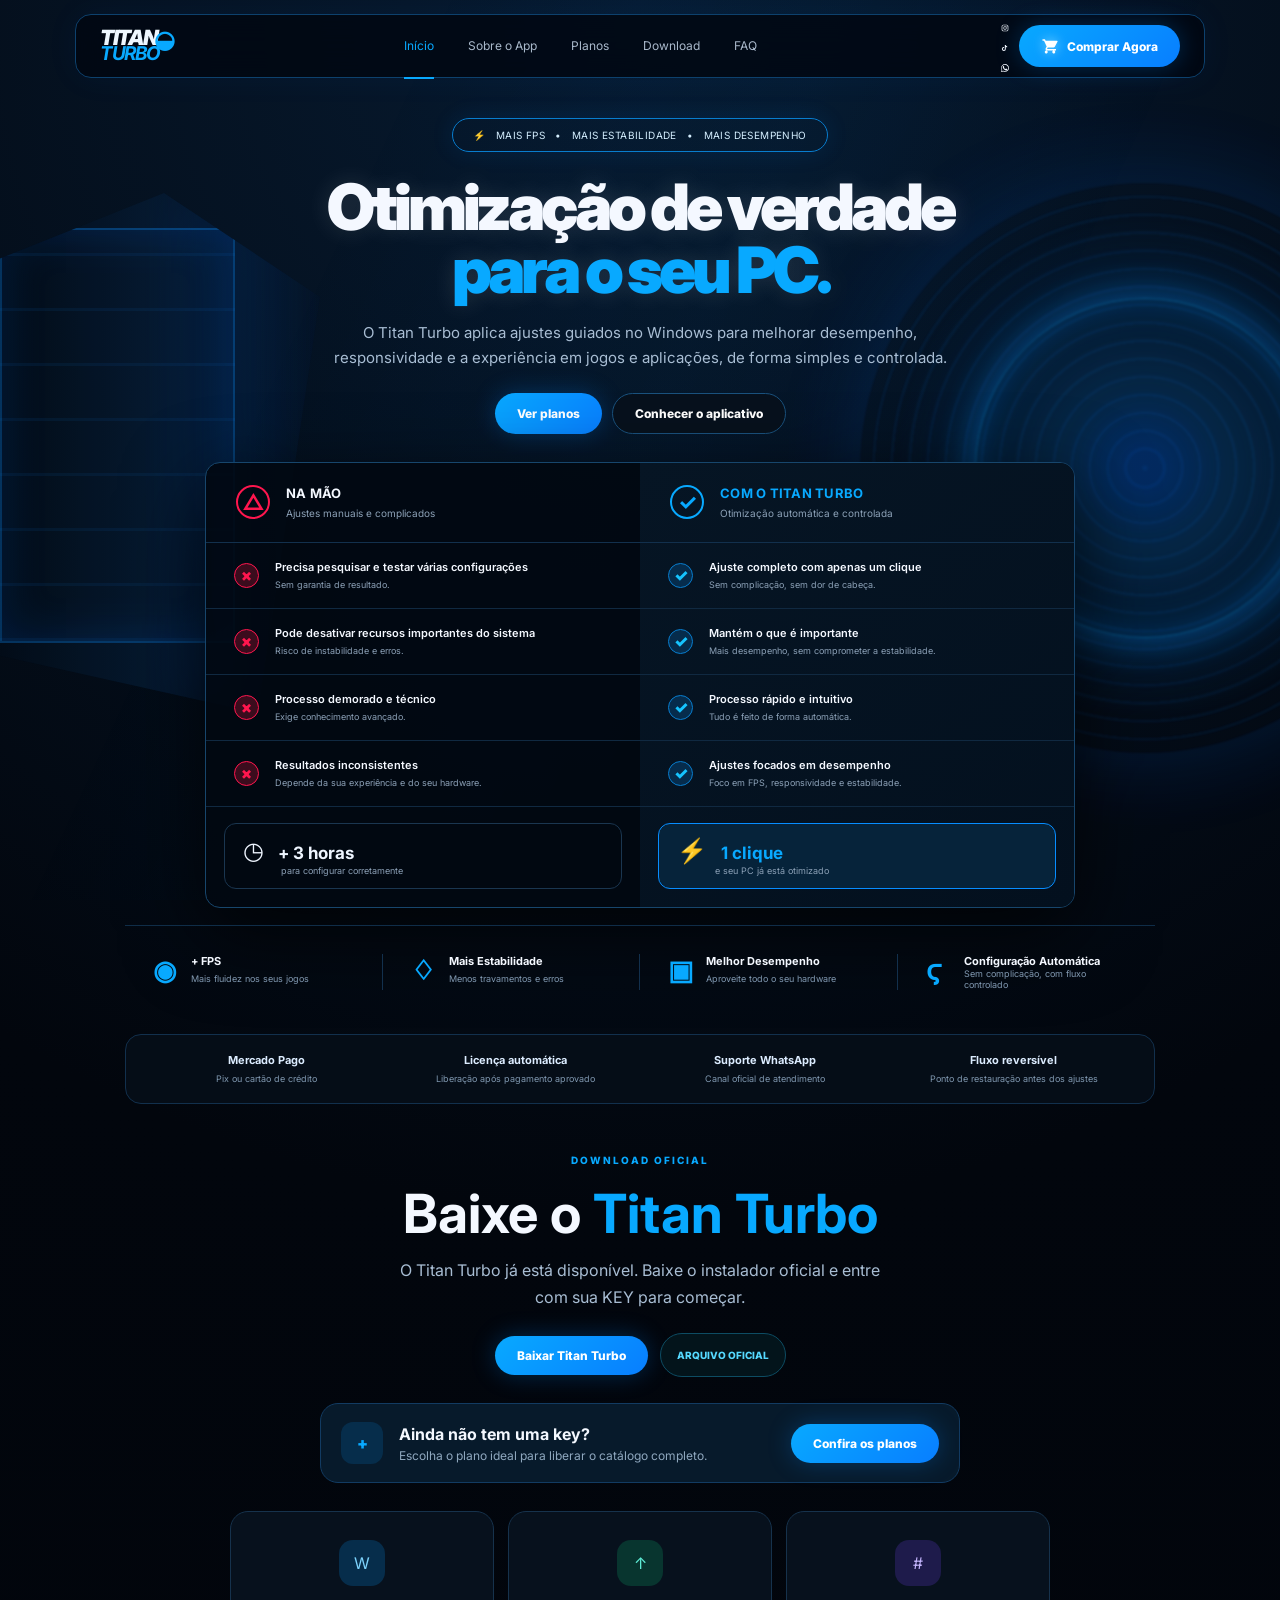
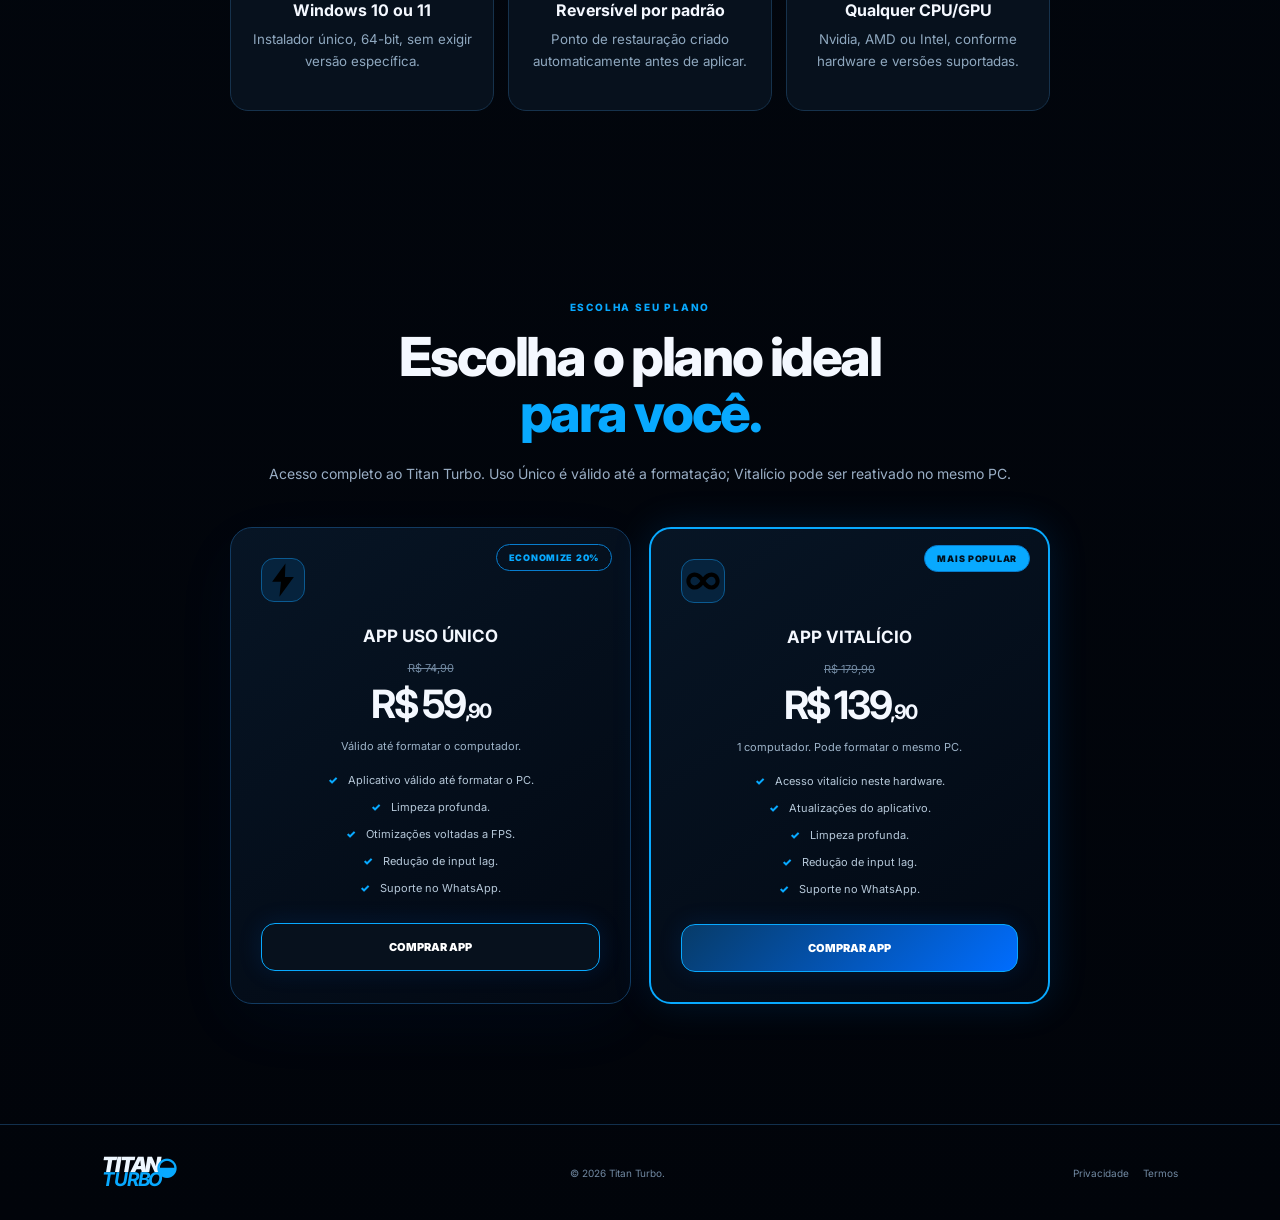
==== commit f525acf8: "Move social links beside purchase CTA" ====
--- a/index.html
+++ b/index.html
@@ -43,7 +43,17 @@
 <body>
 <header class="topbar"><a class="brand" href="./"><span>TITAN</span><b>TURBO</b><i>◒</i></a>
 <nav><a class="active" href="./">Início</a><a href="/app/">Sobre o App</a><a href="/planos/">Planos</a><a href="/download/">Download</a><a href="/faq/">FAQ</a></nav><details class="mobile-nav"><summary>Menu</summary><div><a href="/">Início</a><a href="/app/">Sobre o App</a><a href="/planos/">Planos</a><a href="/download/">Download</a><a href="/faq/">FAQ</a></div></details>
-<div class="header-actions"><a class="buy buy-cart" href="/planos/" aria-label="Comprar Agora"><svg viewBox="0 0 24 24" width="18" height="18" aria-hidden="true"><path fill="currentColor" d="M7 18c-1.1 0-1.99.9-1.99 2S5.9 22 7 22s2-.9 2-2-.9-2-2-2zm10 0c-1.1 0-1.99.9-1.99 2S15.9 22 17 22s2-.9 2-2-.9-2-2-2zM7.2 14h9.45c.75 0 1.41-.41 1.75-1.03l3.58-6.49A1 1 0 0 0 21.1 5H6.21L5.27 3H2v2h2l3.6 7.59-1.35 2.44C5.52 16.37 6.48 18 8 18h12v-2H8l1.1-2z"/></svg> Comprar Agora</a></div></header>
+<div class="header-actions"><div class="header-socials" aria-label="Redes sociais">
+  <a class="social-icon instagram" href="https://www.instagram.com/titanturbopro/" target="_blank" rel="noopener" aria-label="Instagram Titan Turbo" title="Instagram">
+    <svg viewBox="0 0 24 24" aria-hidden="true"><path fill="currentColor" d="M7 2h10a5 5 0 0 1 5 5v10a5 5 0 0 1-5 5H7a5 5 0 0 1-5-5V7a5 5 0 0 1 5-5Zm0 2a3 3 0 0 0-3 3v10a3 3 0 0 0 3 3h10a3 3 0 0 0 3-3V7a3 3 0 0 0-3-3H7Zm11 1.5a1.25 1.25 0 1 1 0 2.5 1.25 1.25 0 0 1 0-2.5ZM12 7a5 5 0 1 1 0 10 5 5 0 0 1 0-10Zm0 2a3 3 0 1 0 0 6 3 3 0 0 0 0-6Z"/></svg>
+  </a>
+  <a class="social-icon tiktok" href="https://www.tiktok.com/@titanturbo.pro" target="_blank" rel="noopener" aria-label="TikTok Titan Turbo" title="TikTok">
+    <svg viewBox="0 0 24 24" aria-hidden="true"><path fill="currentColor" d="M14.5 3c.4 2.2 1.7 3.6 4 4v3a8.1 8.1 0 0 1-4-1.2v6.1a6 6 0 1 1-5.2-5.9v3.1a3 3 0 1 0 2.2 2.8V3h3Z"/></svg>
+  </a>
+  <a class="social-icon whatsapp" href="https://wa.me/5519992597816" target="_blank" rel="noopener" aria-label="WhatsApp Titan Turbo" title="WhatsApp">
+    <svg viewBox="0 0 24 24" aria-hidden="true"><path fill="currentColor" d="M20.5 3.5A11.8 11.8 0 0 0 12.1 0C5.6 0 .3 5.3.3 11.8c0 2.1.5 4.1 1.6 5.9L0 24l6.5-1.7a11.8 11.8 0 0 0 5.6 1.4h.1c6.5 0 11.8-5.3 11.8-11.8 0-3.2-1.2-6.1-3.5-8.4ZM12.2 21.7h-.1c-1.8 0-3.5-.5-5-1.4l-.4-.2-3.9 1 1-3.8-.3-.4a9.7 9.7 0 1 1 8.7 4.8Zm5.3-7.3c-.3-.2-1.7-.8-2-.9-.3-.1-.5-.2-.7.2-.2.3-.8.9-1 1.1-.2.2-.4.2-.7.1-1.8-.9-3-1.6-4.2-3.7-.3-.5.3-.5.9-1.7.1-.2 0-.4 0-.6l-.9-2.1c-.2-.5-.5-.5-.7-.5h-.6c-.2 0-.6.1-.9.4-.3.4-1.2 1.2-1.2 2.9s1.2 3.4 1.4 3.6c.2.2 2.4 3.7 5.9 5.2 3.5 1.5 3.5 1 4.1.9.6-.1 1.7-.7 1.9-1.4.2-.7.2-1.3.2-1.4-.1-.1-.3-.2-.6-.3Z"/></svg>
+  </a>
+</div><a class="buy buy-cart" href="/planos/" aria-label="Comprar Agora"><svg viewBox="0 0 24 24" width="18" height="18" aria-hidden="true"><path fill="currentColor" d="M7 18c-1.1 0-1.99.9-1.99 2S5.9 22 7 22s2-.9 2-2-.9-2-2-2zm10 0c-1.1 0-1.99.9-1.99 2S15.9 22 17 22s2-.9 2-2-.9-2-2-2zM7.2 14h9.45c.75 0 1.41-.41 1.75-1.03l3.58-6.49A1 1 0 0 0 21.1 5H6.21L5.27 3H2v2h2l3.6 7.59-1.35 2.44C5.52 16.37 6.48 18 8 18h12v-2H8l1.1-2z"/></svg> Comprar Agora</a></div></header>
 <main>
 <section class="hero" id="inicio"><div class="hero-bg left-hardware"></div><div class="hero-bg right-turbo"></div><div class="hero-content"><div class="pill">⚡ &nbsp; MAIS FPS &nbsp; • &nbsp; MAIS ESTABILIDADE &nbsp; • &nbsp; MAIS DESEMPENHO</div><h1>Otimização de verdade<br><em>para o seu PC.</em></h1><p>O Titan Turbo aplica ajustes guiados no Windows para melhorar desempenho, responsividade e a experiência em jogos e aplicações, de forma simples e controlada.</p>
     <div class="hero-actions"><a class="buy" href="/planos/">Ver planos</a><a class="buy secondary" href="/app/">Conhecer o aplicativo</a></div></div><div class="compare" id="app"><div class="compare-col manual"><div class="compare-head"><strong>△</strong><div><b>NA MÃO</b><small>Ajustes manuais e complicados</small></div></div><div class="row"><span>×</span><p>Precisa pesquisar e testar várias configurações<small>Sem garantia de resultado.</small></p></div><div class="row"><span>×</span><p>Pode desativar recursos importantes do sistema<small>Risco de instabilidade e erros.</small></p></div><div class="row"><span>×</span><p>Processo demorado e técnico<small>Exige conhecimento avançado.</small></p></div><div class="row"><span>×</span><p>Resultados inconsistentes<small>Depende da sua experiência e do seu hardware.</small></p></div><div class="time">◷ <b>+ 3 horas</b><small>para configurar corretamente</small></div></div><div class="compare-col titan"><div class="compare-head"><strong>✓</strong><div><b>COM O TITAN TURBO</b><small>Otimização automática e controlada</small></div></div><div class="row"><span>✓</span><p>Ajuste completo com apenas um clique<small>Sem complicação, sem dor de cabeça.</small></p></div><div class="row"><span>✓</span><p>Mantém o que é importante<small>Mais desempenho, sem comprometer a estabilidade.</small></p></div><div class="row"><span>✓</span><p>Processo rápido e intuitivo<small>Tudo é feito de forma automática.</small></p></div><div class="row"><span>✓</span><p>Ajustes focados em desempenho<small>Foco em FPS, responsividade e estabilidade.</small></p></div><div class="time turbo">⚡ <b>1 clique</b><small>e seu PC já está otimizado</small></div></div></div></section>
@@ -70,7 +80,7 @@
 </section>
 <section class="below" id="planos"></section>
 </main>
-<footer><a class="brand" href="/"><span>TITAN</span><b>TURBO</b><i>◒</i></a><span>© 2026 Titan Turbo.</span><div class="social-links"><a href="https://www.instagram.com/titanturbopro/" target="_blank" rel="noopener">Instagram</a><a href="https://www.tiktok.com/@titanturbo.pro" target="_blank" rel="noopener">TikTok</a><a href="https://wa.me/5519992597816" target="_blank" rel="noopener">WhatsApp</a><a href="/privacidade/">Privacidade</a><a href="/termos/">Termos</a></div></footer>
+<footer><a class="brand" href="/"><span>TITAN</span><b>TURBO</b><i>◒</i></a><span>© 2026 Titan Turbo.</span><div class="social-links"><a href="/privacidade/">Privacidade</a><a href="/termos/">Termos</a></div></footer>
 <script src="/tracking-config.js"></script>
 <script src="/analytics.js"></script>
 <script src="script.js"></script>
